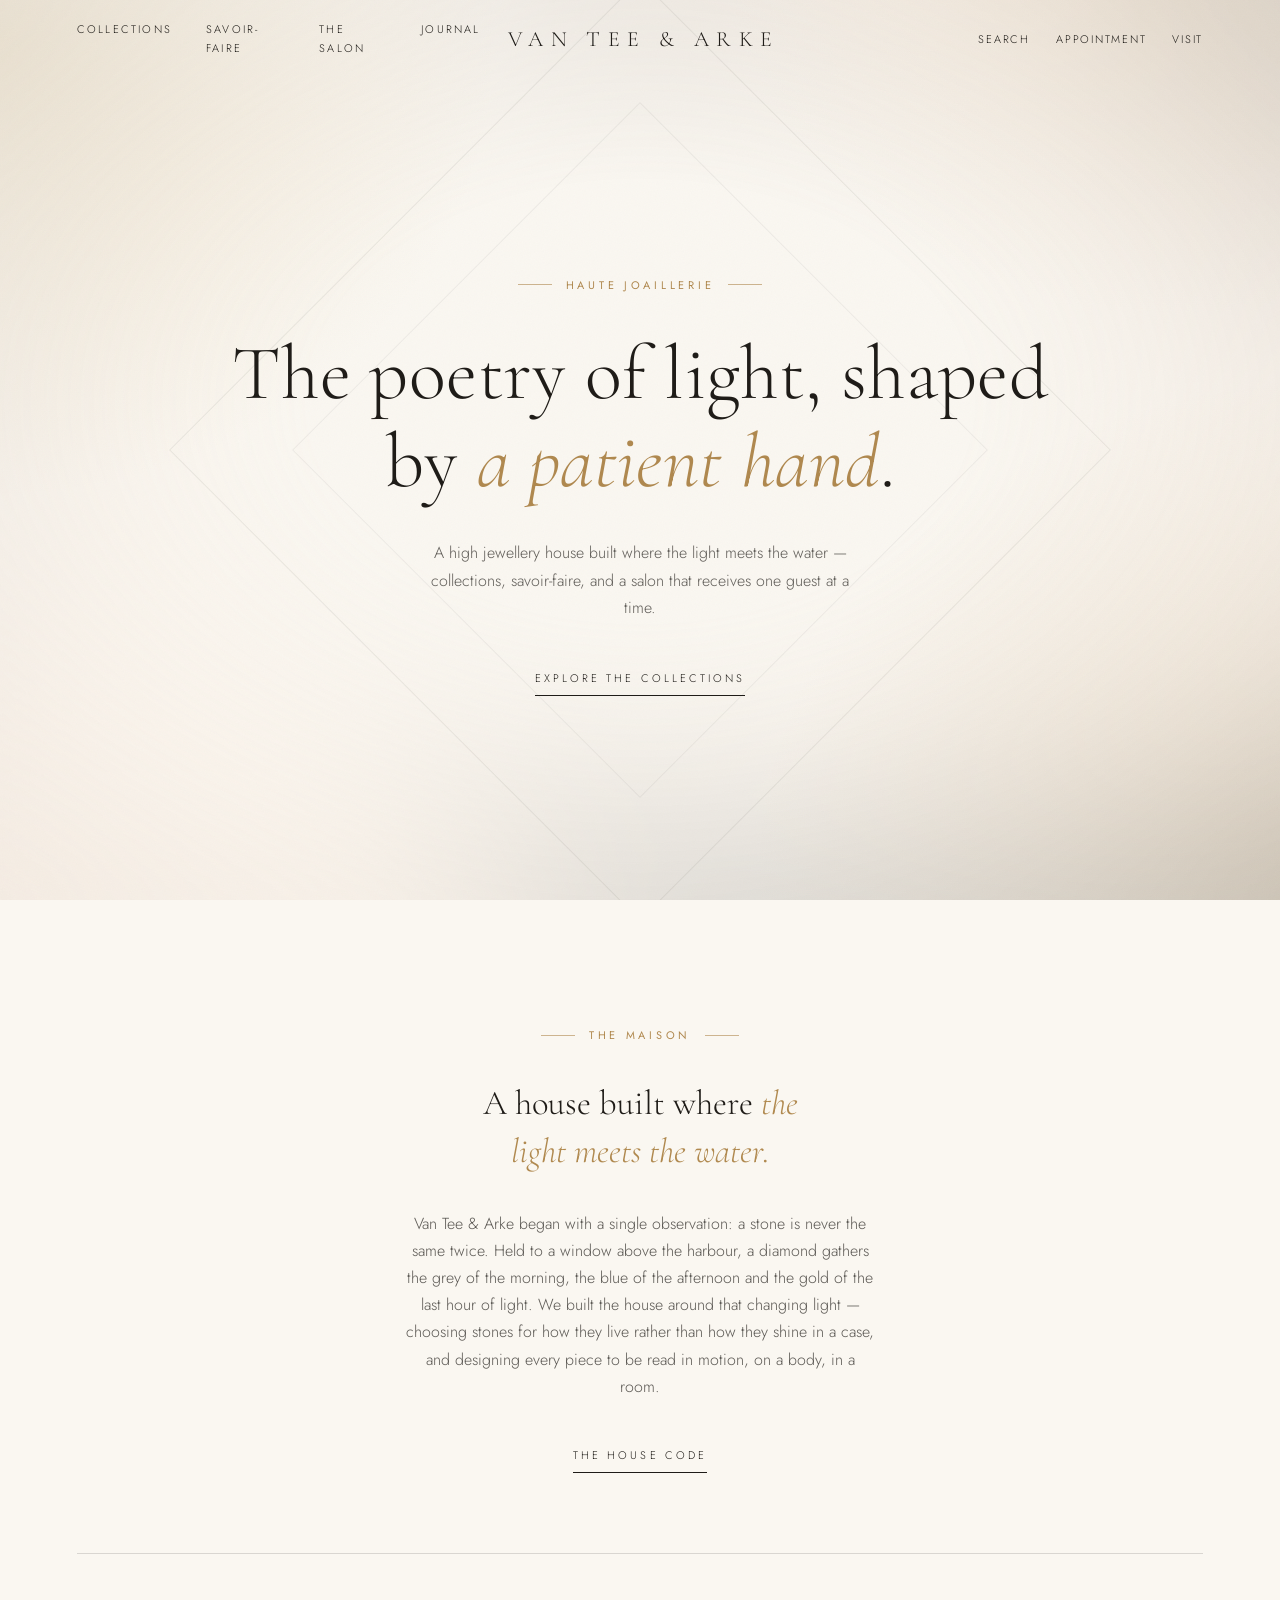
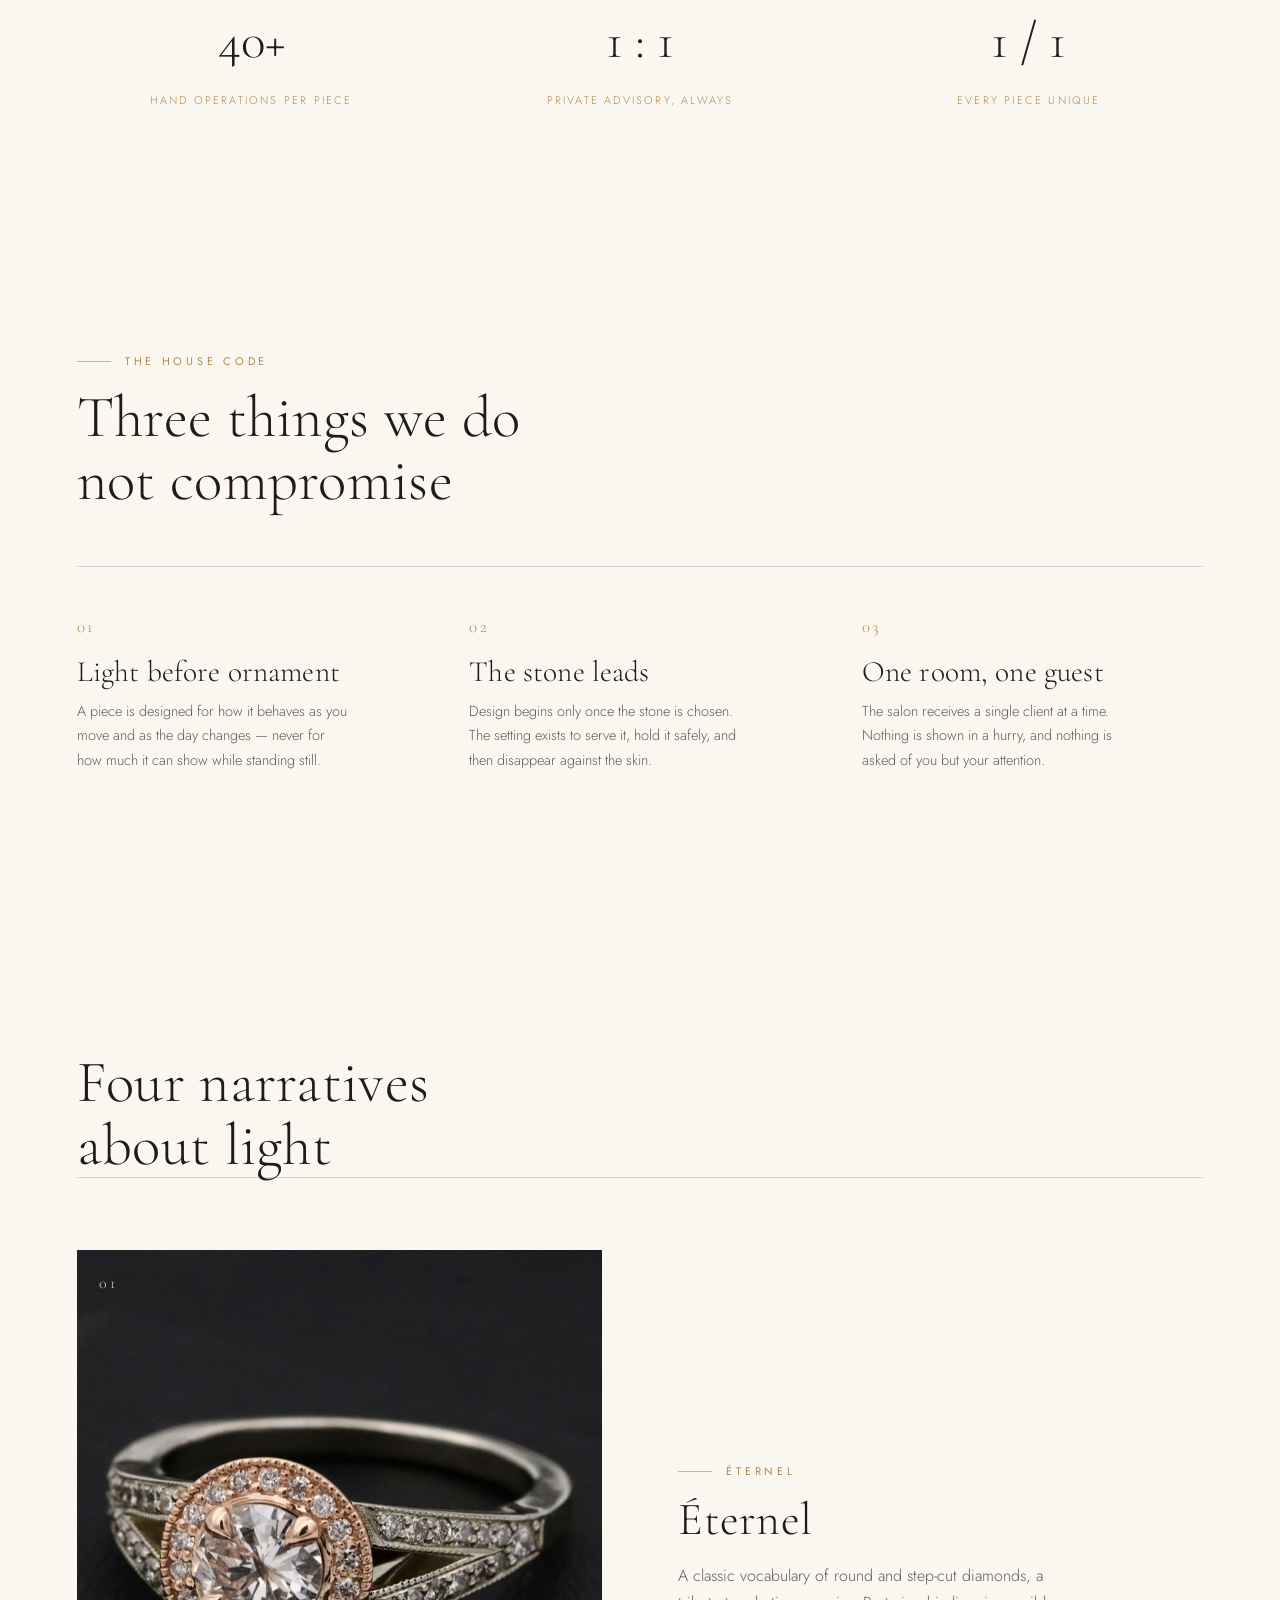
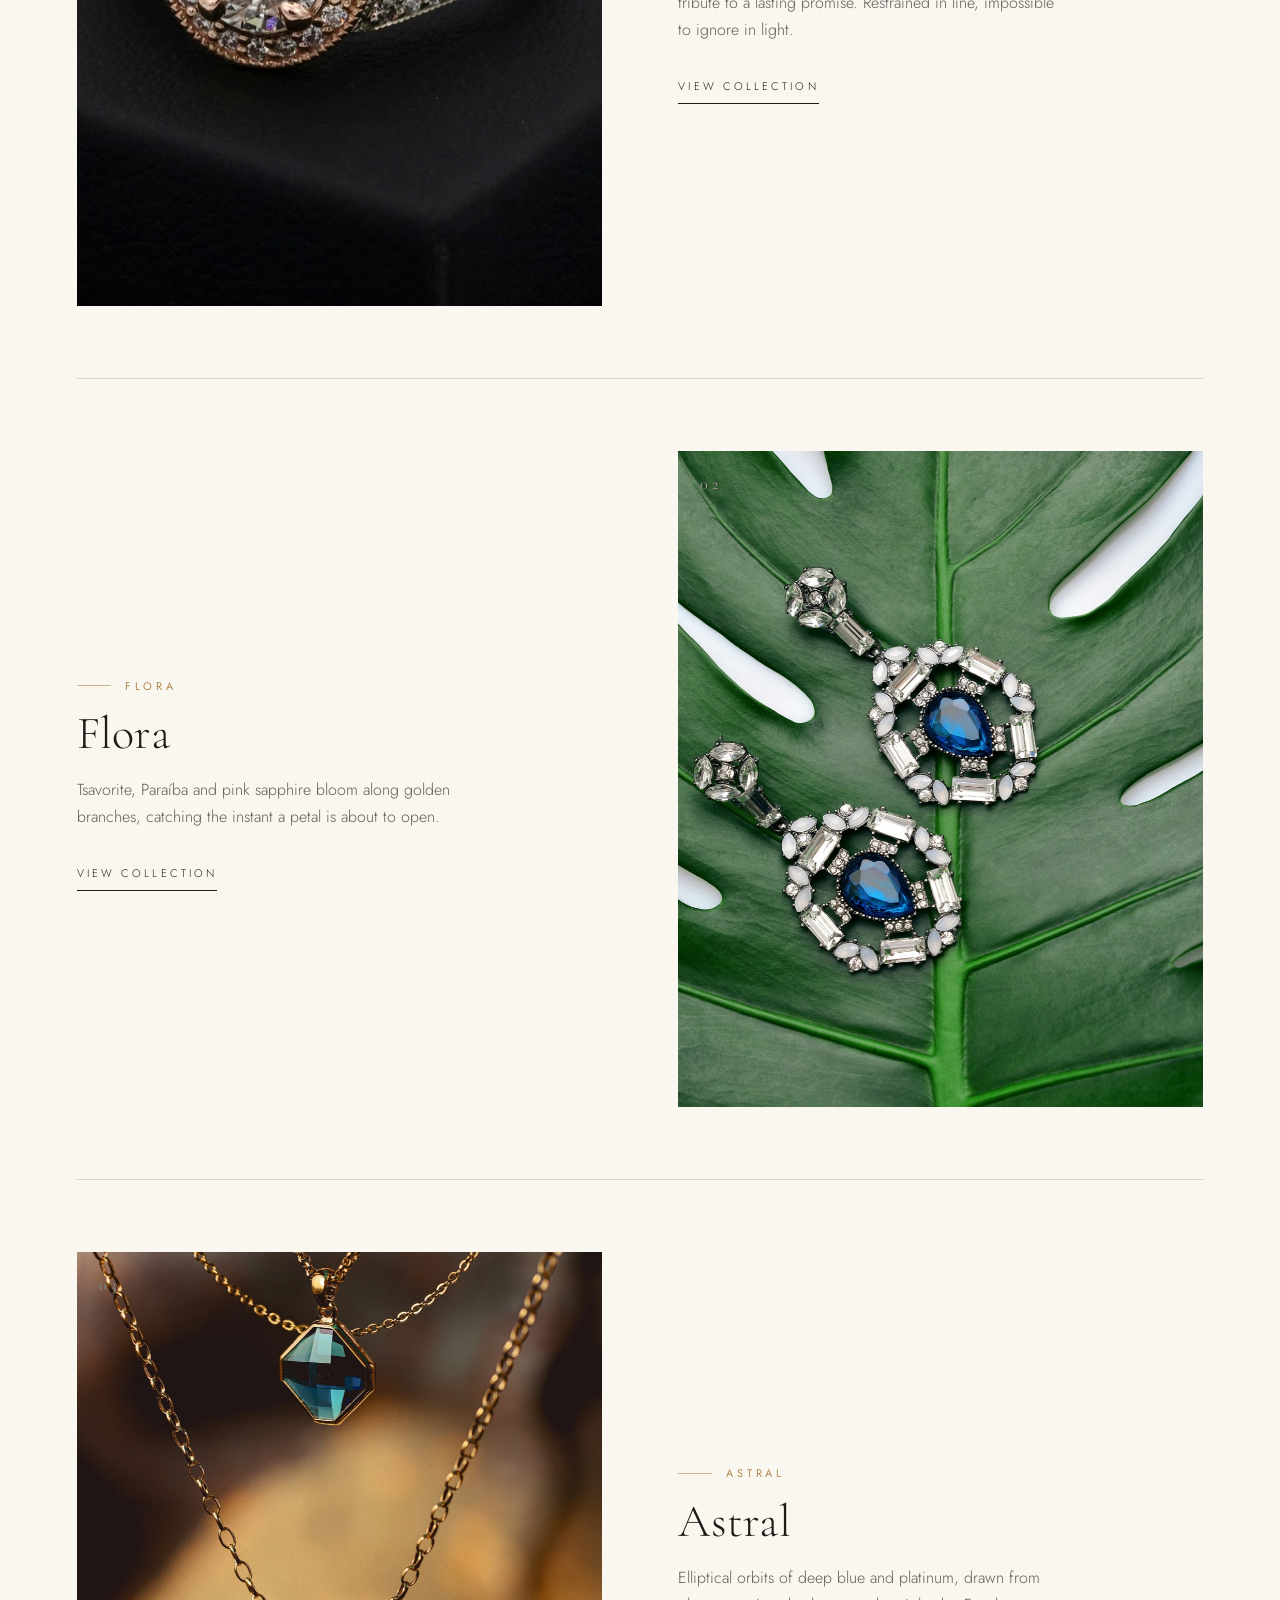
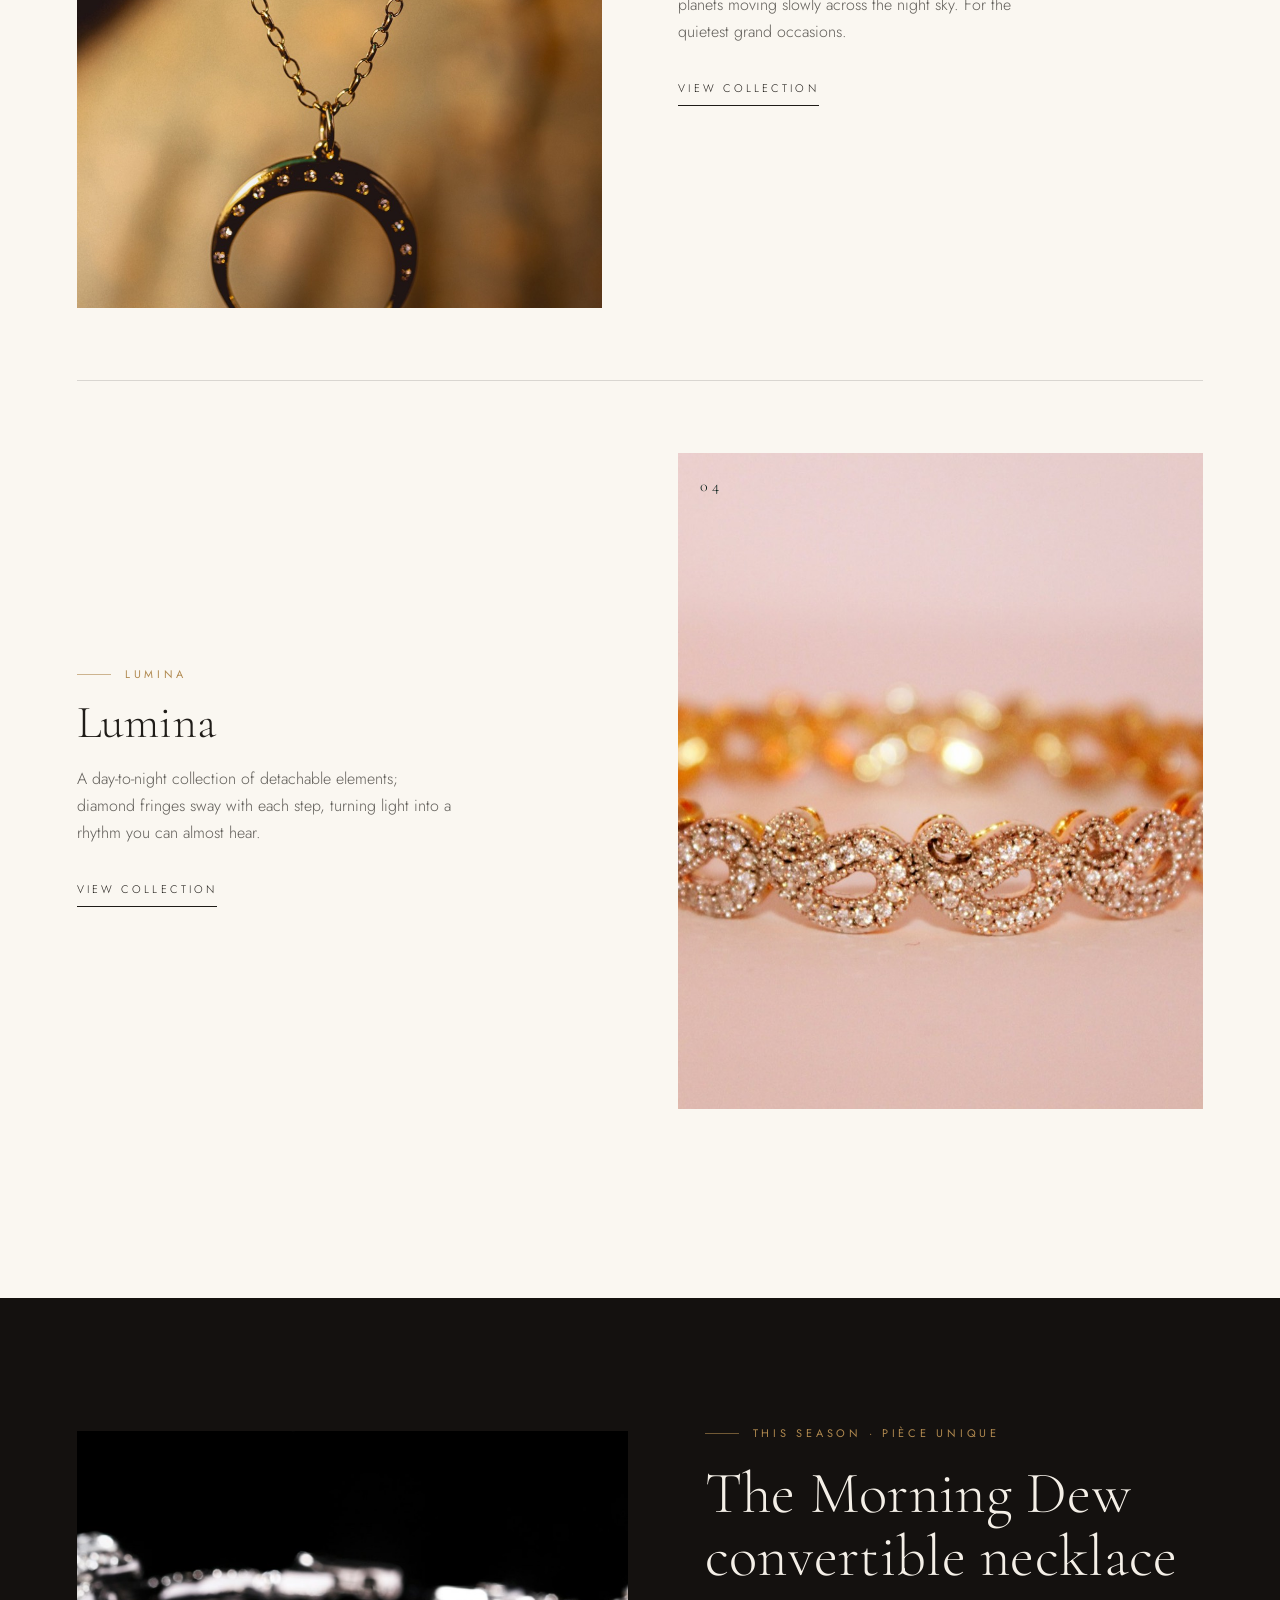
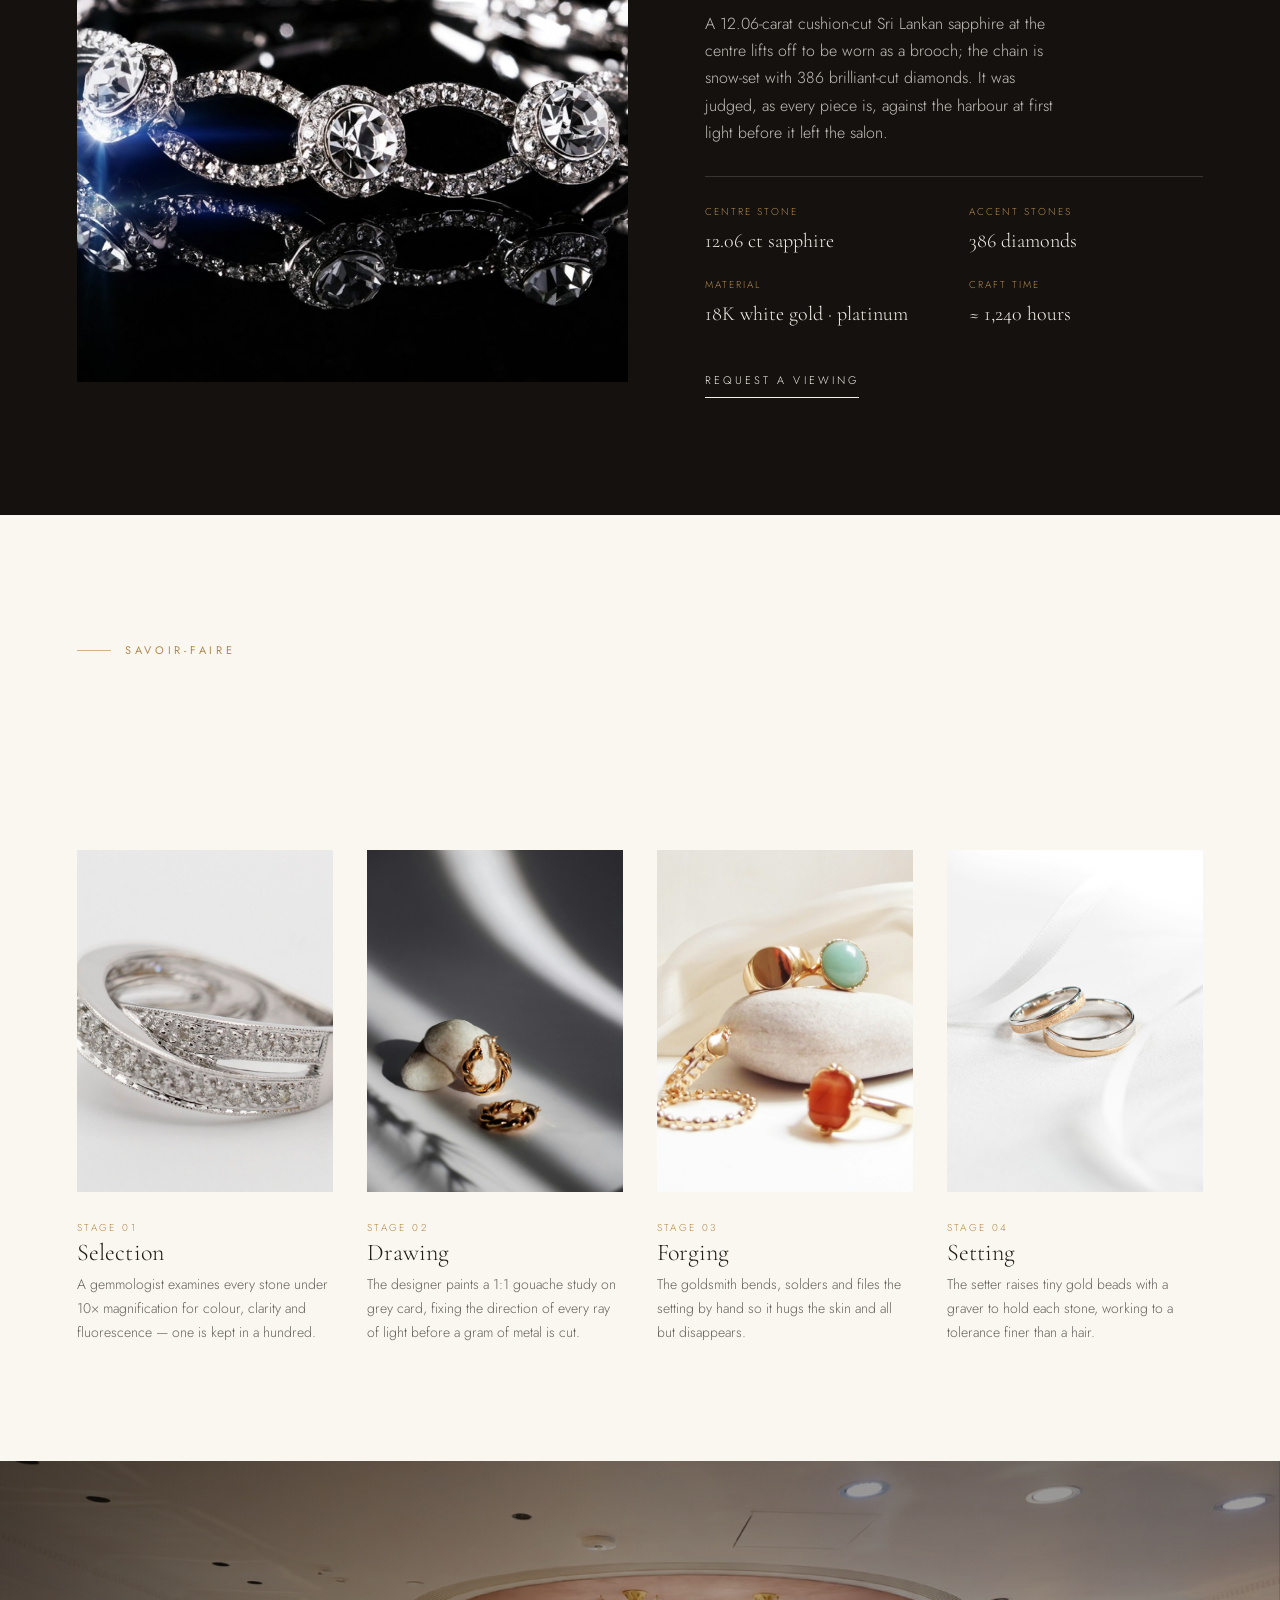
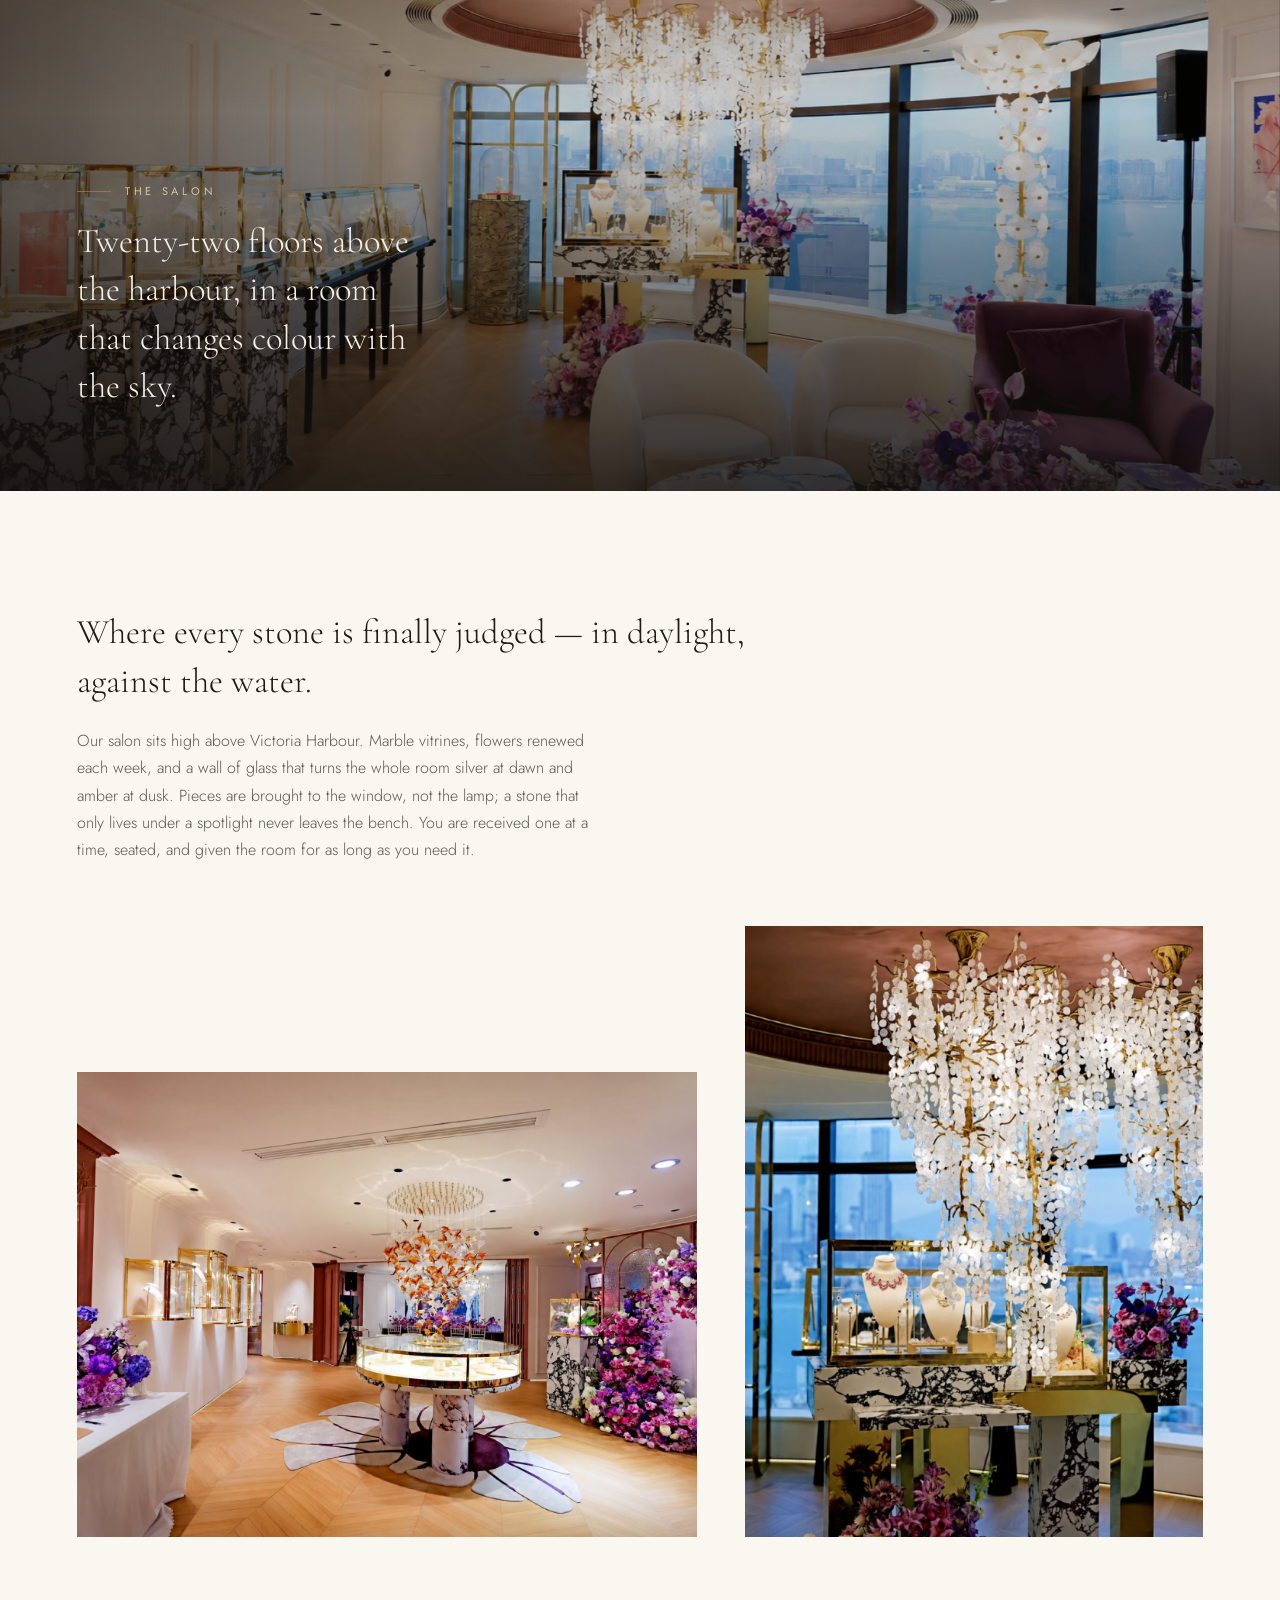
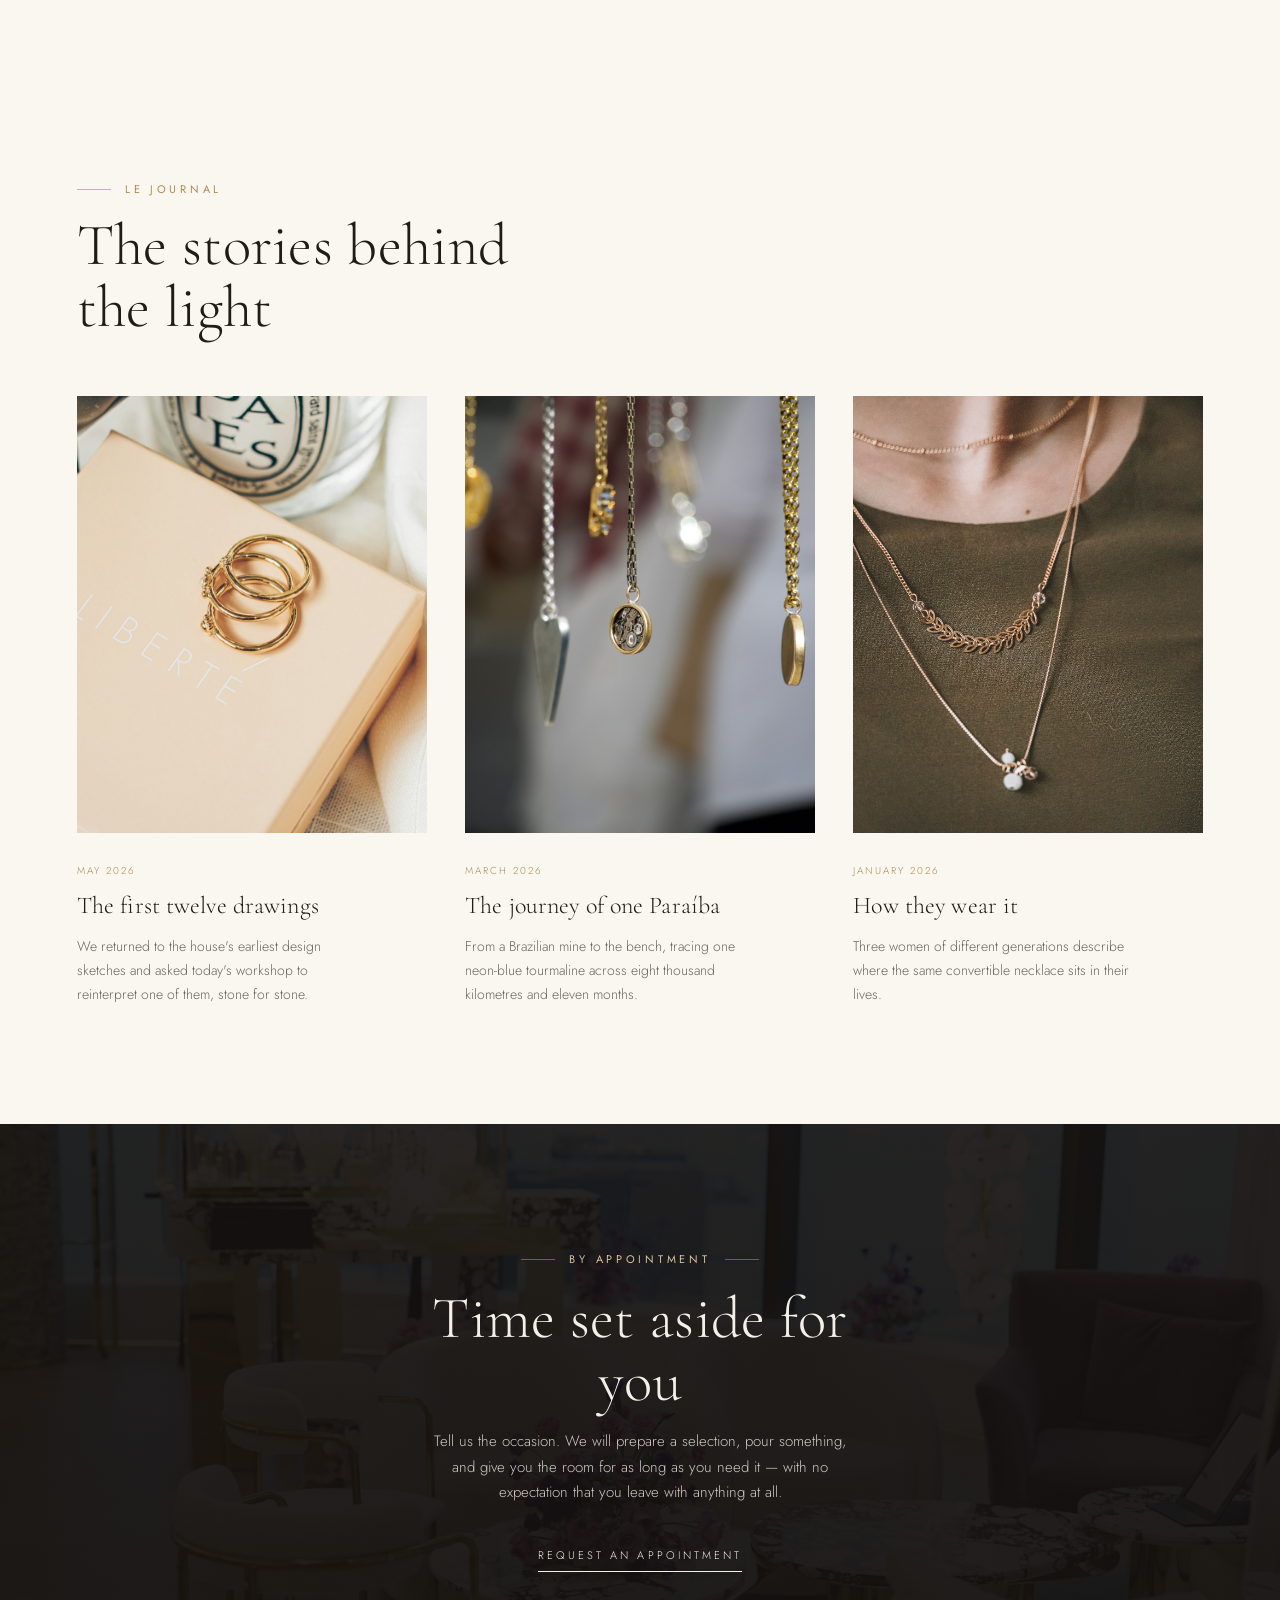
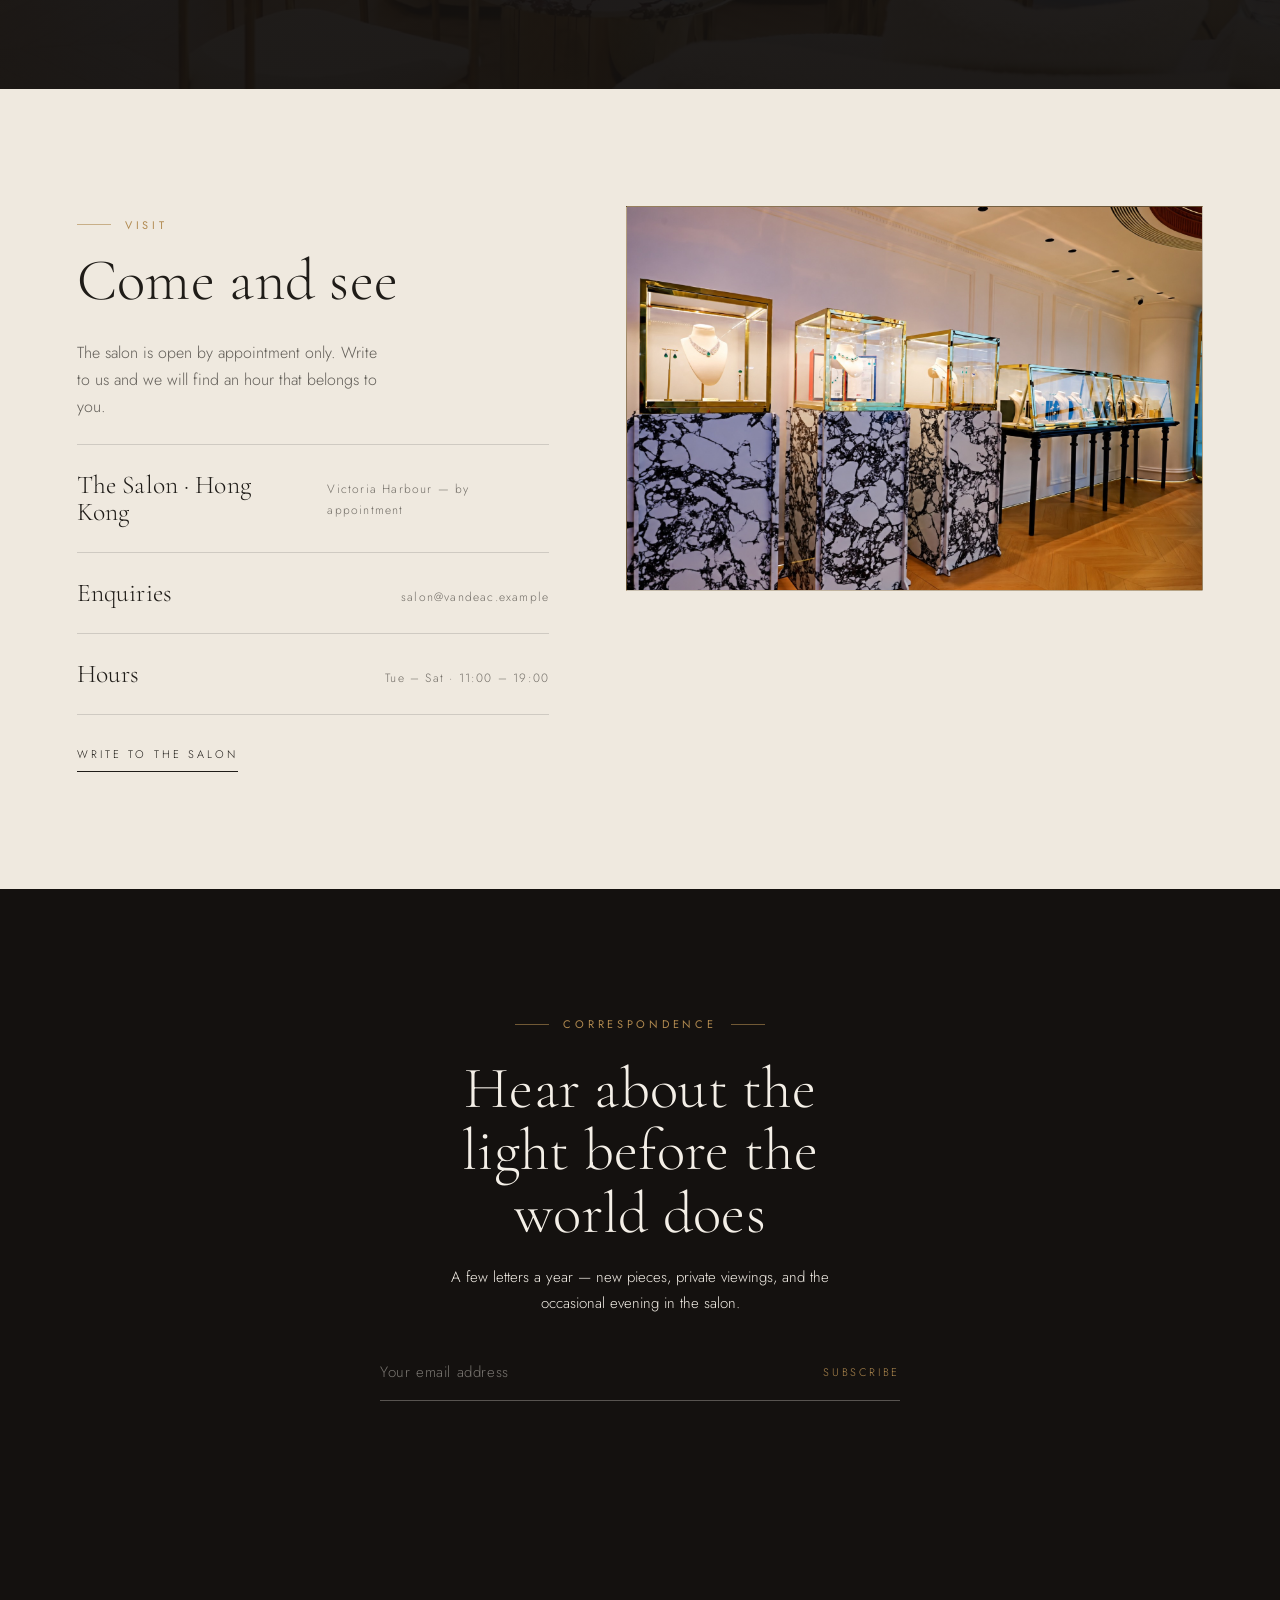
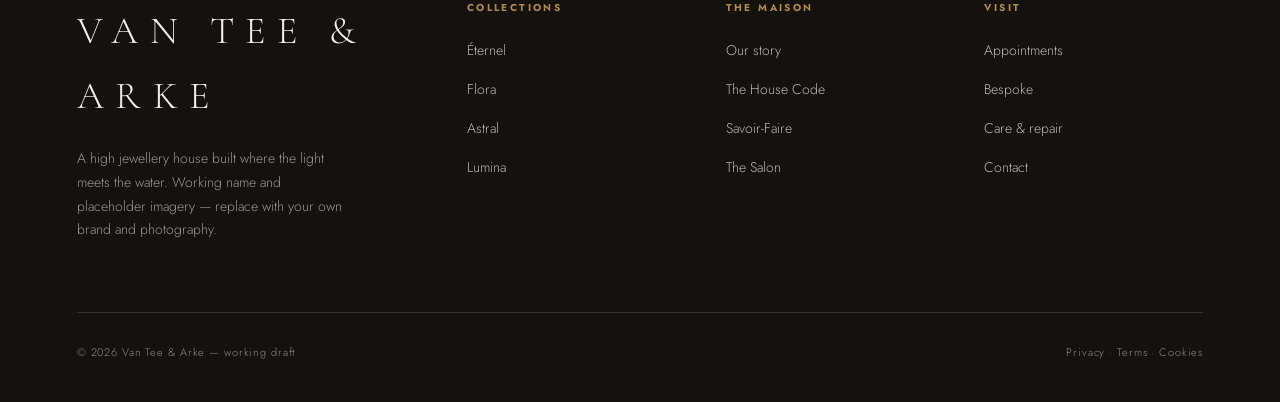
==== share.html @ eb1fddc2 "First website version" ====
<!DOCTYPE html>
<html lang="en" class="no-js">
<head>
<meta charset="UTF-8" />
<meta name="viewport" content="width=device-width, initial-scale=1" />
<title>Van Tee & Arke — Haute Joaillerie</title>
<meta name="description" content="Van Tee & Arke — a high jewellery house built where the light meets the water. Collections, savoir-faire, and a salon that receives one guest at a time." />

<link rel="preconnect" href="https://fonts.googleapis.com" />
<link rel="preconnect" href="https://fonts.gstatic.com" crossorigin />
<link href="https://fonts.googleapis.com/css2?family=Cormorant+Garamond:ital,wght@0,300;0,400;0,500;1,300;1,400&family=Jost:wght@300;400;500&display=swap" rel="stylesheet" />

<style>
/* =========================================================
   MAISON VANDÉAC — Haute Joaillerie  (English)
   Display: Cormorant Garamond · Text/UI: Jost
   ========================================================= */

:root{
  --noir:#14110f;
  --ink:#1f1c18;
  --cream:#f4efe7;
  --paper:#faf7f1;
  --paper-2:#efe9df;
  --gold:#b0894f;
  --gold-soft:#cbaa74;
  --gold-line:#d9c39c;
  --line:rgba(20,17,15,.14);
  --line-soft:rgba(20,17,15,.08);

  --font-serif:"Cormorant Garamond",'Times New Roman',serif;
  --font-sans:"Jost",-apple-system,BlinkMacSystemFont,"Segoe UI",Roboto,"Helvetica Neue",Arial,sans-serif;

  --ease:cubic-bezier(.19,1,.22,1);

  --pad-x:clamp(20px,6vw,120px);
  --maxw:1600px;
  --nav-h:78px;
}

*,*::before,*::after{box-sizing:border-box;margin:0;padding:0}
html{-webkit-text-size-adjust:100%}
body{
  font-family:var(--font-sans);
  font-weight:300;
  background:var(--paper);
  color:var(--ink);
  line-height:1.7;
  overflow-x:hidden;
  -webkit-font-smoothing:antialiased;
  text-rendering:optimizeLegibility;
}
img{display:block;max-width:100%;height:auto}
a{color:inherit;text-decoration:none}
button{font:inherit;color:inherit;background:none;border:0;cursor:pointer}
ul{list-style:none}
::selection{background:var(--gold);color:var(--paper)}

body::after{
  content:"";position:fixed;inset:0;z-index:9998;pointer-events:none;
  opacity:.035;mix-blend-mode:multiply;
  background-image:url("data:image/svg+xml,%3Csvg xmlns='http://www.w3.org/2000/svg' width='140' height='140'%3E%3Cfilter id='n'%3E%3CfeTurbulence type='fractalNoise' baseFrequency='.85' numOctaves='2' stitchTiles='stitch'/%3E%3C/filter%3E%3Crect width='100%25' height='100%25' filter='url(%23n)'/%3E%3C/svg%3E");
}

/* ---------- Typography ---------- */
.eyebrow{
  font-family:var(--font-sans);font-weight:400;font-size:11px;
  letter-spacing:.34em;text-transform:uppercase;color:var(--gold);
  display:inline-flex;align-items:center;gap:14px;
}
.eyebrow::before{content:"";width:34px;height:1px;background:var(--gold);opacity:.6}
.eyebrow--center::after{content:"";width:34px;height:1px;background:var(--gold);opacity:.6}

h1,h2,h3,h4{font-family:var(--font-serif);font-weight:400;line-height:1.06;letter-spacing:.005em}
.display{font-size:clamp(2.9rem,8vw,8rem);font-weight:300}
.h-section{font-size:clamp(2.1rem,4.6vw,4.2rem);font-weight:300}
.serif-lead{font-family:var(--font-serif);font-size:clamp(1.5rem,2.7vw,2.5rem);font-weight:300;line-height:1.4}
em,.i{font-style:italic}
.gold{color:var(--gold)}

.btn-line{
  --c:var(--ink);position:relative;display:inline-block;
  font-size:11px;letter-spacing:.28em;text-transform:uppercase;padding-bottom:8px;color:var(--c);
}
.btn-line::after{content:"";position:absolute;left:0;bottom:0;width:100%;height:1px;background:var(--c);transform-origin:right;transition:transform .6s var(--ease)}
.btn-line:hover::after{transform:scaleX(0)}
.btn-line::before{content:"";position:absolute;left:0;bottom:0;width:100%;height:1px;background:var(--gold);transform:scaleX(0);transform-origin:left;transition:transform .6s var(--ease) .05s}
.btn-line:hover::before{transform:scaleX(1)}
.btn-line--light{--c:var(--cream)}

/* ---------- Layout ---------- */
section{position:relative}
.wrap{width:100%;max-width:var(--maxw);margin-inline:auto;padding-inline:var(--pad-x)}
.pad-y{padding-block:clamp(90px,13vh,190px)}

/* ---------- Custom cursor ---------- */
.cursor,.cursor-follow{position:fixed;top:0;left:0;z-index:9999;pointer-events:none;border-radius:50%;mix-blend-mode:difference;will-change:transform}
.cursor{width:6px;height:6px;background:#fff;transform:translate(-50%,-50%)}
.cursor-follow{width:40px;height:40px;border:1px solid rgba(255,255,255,.6);transform:translate(-50%,-50%);transition:width .35s var(--ease),height .35s var(--ease),background .35s var(--ease),border-color .35s var(--ease)}
.cursor-follow.is-hover{width:66px;height:66px;background:rgba(255,255,255,.14);border-color:transparent}
@media (hover:none),(pointer:coarse){.cursor,.cursor-follow{display:none}}

/* ---------- Preloader ---------- */
.loader{position:fixed;inset:0;z-index:10000;background:var(--noir);display:grid;place-items:center;transition:transform 1s var(--ease) .2s}
.loader.is-done{transform:translateY(-100%)}
.loader__mark{overflow:hidden;color:var(--cream);font-family:var(--font-serif);font-size:clamp(1.4rem,3vw,2.2rem);letter-spacing:.42em;text-transform:uppercase;padding-left:.42em}
.loader__mark span{display:inline-block;transform:translateY(110%);animation:loadLetter .9s var(--ease) forwards}
.loader__bar{margin-top:26px;width:min(240px,54vw);height:1px;background:rgba(244,239,231,.2);position:relative;overflow:hidden}
.loader__bar::after{content:"";position:absolute;inset:0;background:var(--gold);transform:translateX(-100%);animation:loadBar 1.4s var(--ease) .2s forwards}
@keyframes loadLetter{to{transform:translateY(0)}}
@keyframes loadBar{to{transform:translateX(0)}}

/* ---------- Nav ---------- */
.nav{position:fixed;top:0;left:0;width:100%;z-index:900;height:var(--nav-h);display:flex;align-items:center;color:var(--ink);transition:background .5s var(--ease),color .5s var(--ease),box-shadow .5s var(--ease),height .5s var(--ease),transform .5s var(--ease)}
.nav__inner{width:100%;max-width:var(--maxw);margin-inline:auto;padding-inline:var(--pad-x);display:grid;grid-template-columns:1fr auto 1fr;align-items:center;gap:20px}
.nav.is-solid{background:var(--paper);color:var(--ink);box-shadow:0 1px 0 var(--line-soft);height:64px}
.nav.is-hidden{transform:translateY(-100%)}
.nav__menu{display:flex;gap:34px}
.nav__menu a{position:relative;font-size:11px;letter-spacing:.2em;text-transform:uppercase;padding:6px 0}
.nav__menu a::after{content:"";position:absolute;left:0;bottom:0;width:100%;height:1px;background:currentColor;transform:scaleX(0);transform-origin:left;transition:transform .5s var(--ease)}
.nav__menu a:hover::after{transform:scaleX(1)}
.nav__brand{justify-self:center;font-family:var(--font-serif);font-size:clamp(1.05rem,1.7vw,1.5rem);letter-spacing:.34em;text-transform:uppercase;padding-left:.34em;white-space:nowrap}
.nav__actions{justify-self:end;display:flex;gap:26px;align-items:center}
.nav__actions button,.nav__actions a{font-size:11px;letter-spacing:.16em;text-transform:uppercase}
.nav__burger{display:none}

.menu-overlay{position:fixed;inset:0;z-index:895;background:var(--noir);color:var(--cream);padding:calc(var(--nav-h) + 30px) var(--pad-x) 60px;display:flex;flex-direction:column;justify-content:center;gap:6px;clip-path:inset(0 0 100% 0);transition:clip-path .8s var(--ease)}
.menu-overlay.is-open{clip-path:inset(0 0 0 0)}
.menu-overlay a{font-family:var(--font-serif);font-size:clamp(2rem,9vw,3.4rem);font-weight:300;padding:10px 0;border-bottom:1px solid rgba(244,239,231,.12)}
.menu-overlay a small{font-family:var(--font-sans);font-size:11px;letter-spacing:.2em;color:var(--gold);margin-right:16px}

/* ---------- Hero (minimal, ambient background) ---------- */
.hero{
  min-height:100vh;min-height:100svh;
  display:flex;align-items:center;justify-content:center;
  text-align:center;position:relative;overflow:hidden;
  background:var(--paper);color:var(--ink);
  padding:calc(var(--nav-h) + 48px) var(--pad-x) 64px;
}
.hero::before{content:none}

/* soft champagne glow, slowly drifting */
.hero__aura{
  position:absolute;inset:-25%;z-index:0;pointer-events:none;
  background:
    radial-gradient(38% 48% at 16% 20%,rgba(198,168,106,.20),transparent 70%),
    radial-gradient(42% 52% at 86% 82%,rgba(176,137,79,.16),transparent 72%),
    radial-gradient(34% 40% at 78% 12%,rgba(217,195,156,.18),transparent 70%);
  animation:aura 26s ease-in-out infinite alternate;
}
@keyframes aura{to{transform:translate3d(2.5%,-2%,0) scale(1.08)}}

/* blurred jewellery image → ambient colour only at the edges */
.hero__wash{
  position:absolute;inset:0;z-index:0;pointer-events:none;
  background:url("[data-uri]") center/cover no-repeat;
  filter:blur(90px) saturate(.75) brightness(1.1);
  transform:scale(1.35);
  opacity:.22;
  -webkit-mask:radial-gradient(72% 68% at 50% 46%,transparent 26%,#000 80%);
  mask:radial-gradient(72% 68% at 50% 46%,transparent 26%,#000 80%);
}

/* faint faceted-diamond geometry behind the text */
.hero__gem{
  position:absolute;left:50%;top:50%;z-index:0;pointer-events:none;
  width:min(74vh,860px);aspect-ratio:1;
  transform:translate(-50%,-50%) rotate(45deg);
  border:1px solid rgba(31,28,24,.07);
}
.hero__gem::after{content:"";position:absolute;inset:13%;border:1px solid rgba(31,28,24,.05)}

.hero__inner{position:relative;z-index:2;width:100%;max-width:840px;min-width:0}
@media (prefers-reduced-motion:reduce){.hero__aura{animation:none}}
.hero .eyebrow{margin-bottom:36px;opacity:0;transform:translateY(16px);transition:opacity .9s var(--ease),transform .9s var(--ease)}
.hero__title{
  font-size:clamp(2.6rem,6vw,5.4rem);font-weight:300;line-height:1.14;
  margin-bottom:34px;
  opacity:0;transform:translateY(20px);transition:opacity 1s var(--ease) .1s,transform 1s var(--ease) .1s;
}
.hero__lead{
  max-width:50ch;margin:0 auto 42px;
  color:rgba(31,28,24,.7);font-size:16px;
  opacity:0;transform:translateY(16px);transition:opacity .9s var(--ease) .25s,transform .9s var(--ease) .25s;
}
.hero__cta{opacity:0;transition:opacity .9s var(--ease) .4s}
.is-loaded .hero .eyebrow,.is-loaded .hero__title,.is-loaded .hero__lead,.is-loaded .hero__cta{opacity:1;transform:none}
.no-js .hero .eyebrow,.no-js .hero__title,.no-js .hero__lead,.no-js .hero__cta{opacity:1;transform:none}

/* ---------- Reveal ---------- */
.reveal{opacity:0;transform:translateY(42px);transition:opacity 1s var(--ease),transform 1s var(--ease)}
.reveal.is-in{opacity:1;transform:none}
.reveal[data-d="1"]{transition-delay:.1s}
.reveal[data-d="2"]{transition-delay:.2s}
.reveal[data-d="3"]{transition-delay:.3s}
.no-js .reveal{opacity:1;transform:none}

/* ---------- Maison ---------- */
.maison{text-align:center}
.maison .serif-lead{max-width:20ch;margin:34px auto 0}
.maison__body{max-width:52ch;margin:34px auto 40px;color:rgba(31,28,24,.72)}
.maison__figures{margin-top:80px;display:grid;grid-template-columns:repeat(3,1fr);gap:40px;border-top:1px solid var(--line);padding-top:44px}
.figure__n{font-family:var(--font-serif);font-size:clamp(2.4rem,4vw,3.6rem);font-weight:300}
.figure__l{font-size:11px;letter-spacing:.2em;text-transform:uppercase;color:var(--gold);margin-top:6px}

/* ---------- Collections ---------- */
.collection{display:grid;grid-template-columns:1fr 1fr;align-items:center;gap:clamp(30px,6vw,110px);padding-block:clamp(50px,8vh,110px);border-top:1px solid var(--line)}
.collection:nth-child(even) .collection__media{order:2}
.collection__media{position:relative;overflow:hidden;aspect-ratio:4/5;background:linear-gradient(140deg,#e7ddcb,#cbb389 45%,#7c6440)}
.collection__media img{width:100%;height:100%;object-fit:cover;transform:scale(1.05);transition:transform 1.4s var(--ease)}
.collection:hover .collection__media img{transform:scale(1)}
.collection__index{position:absolute;top:20px;left:22px;font-family:var(--font-serif);font-size:1rem;letter-spacing:.2em;color:var(--cream);z-index:2;mix-blend-mode:difference}
.collection__body h3{font-size:clamp(2rem,3.6vw,3.4rem);font-weight:300;margin:14px 0 18px}
.collection__body p{max-width:42ch;color:rgba(31,28,24,.7);margin-bottom:28px}

/* ---------- Signature ---------- */
.signature{background:var(--noir);color:var(--cream);overflow:hidden}
.signature__grid{display:grid;grid-template-columns:1.05fr .95fr;gap:clamp(30px,6vw,90px);align-items:center}
.signature__media{position:relative;aspect-ratio:1/1;overflow:hidden;background:radial-gradient(80% 80% at 50% 30%,#3a332b,#14110f)}
.signature__media img{width:100%;height:100%;object-fit:cover;will-change:transform}
.signature__body .h-section{margin:20px 0 22px}
.signature__body p{max-width:40ch;opacity:.78;margin-bottom:30px}
.signature__spec{display:grid;grid-template-columns:1fr 1fr;gap:18px 30px;border-top:1px solid rgba(244,239,231,.16);padding-top:26px;margin-bottom:34px}
.signature__spec dt{font-size:10px;letter-spacing:.2em;text-transform:uppercase;color:var(--gold)}
.signature__spec dd{font-family:var(--font-serif);font-size:1.25rem;margin-top:4px}

/* ---------- Savoir-faire ---------- */
.savoir__head{display:flex;justify-content:space-between;align-items:flex-end;gap:30px;flex-wrap:wrap;margin-bottom:50px}
.savoir__scroller{display:grid;grid-template-columns:repeat(4,1fr);gap:clamp(20px,2.6vw,44px)}
.savoir-card__media{aspect-ratio:3/4;overflow:hidden;background:linear-gradient(160deg,#ece2d0,#b99c70 60%,#6f5836);margin-bottom:20px}
.savoir-card__media img{width:100%;height:100%;object-fit:cover;transition:transform 1.2s var(--ease)}
.savoir-card:hover .savoir-card__media img{transform:scale(1.06)}
.savoir-card h4{font-size:1.5rem;font-weight:300;margin-bottom:8px}
.savoir-card p{font-size:14px;color:rgba(31,28,24,.68);max-width:38ch}
.savoir-card__step{font-size:10px;letter-spacing:.24em;text-transform:uppercase;color:var(--gold)}

/* ---------- Journal ---------- */
.journal__grid{display:grid;grid-template-columns:repeat(3,1fr);gap:clamp(24px,3vw,50px)}
.jcard__media{aspect-ratio:4/5;overflow:hidden;background:linear-gradient(150deg,#e6dcc9,#c3a67c 55%,#7a6238);margin-bottom:22px}
.jcard__media img{width:100%;height:100%;object-fit:cover;transition:transform 1.3s var(--ease)}
.jcard:hover .jcard__media img{transform:scale(1.05)}
.jcard__date{font-size:10px;letter-spacing:.2em;text-transform:uppercase;color:var(--gold)}
.jcard h4{font-size:1.5rem;font-weight:300;margin:10px 0 14px;line-height:1.2}
.jcard p{font-size:14px;color:rgba(31,28,24,.66);max-width:36ch}

/* ---------- Boutiques ---------- */
.boutiques{background:var(--paper-2)}
.boutiques__grid{display:grid;grid-template-columns:.9fr 1.1fr;gap:clamp(30px,6vw,90px);align-items:start}
.boutiques__list{border-top:1px solid var(--line)}
.boutique{display:flex;justify-content:space-between;align-items:baseline;gap:20px;padding:26px 0;border-bottom:1px solid var(--line);transition:padding-left .5s var(--ease)}
.boutique:hover{padding-left:16px}
.boutique h4{font-size:1.6rem;font-weight:300}
.boutique span{font-size:12px;letter-spacing:.1em;color:rgba(31,28,24,.6)}
.boutiques__figure{aspect-ratio:3/2;overflow:hidden;background:linear-gradient(160deg,#e7ddcb,#c8ac82 50%,#6f5836);border:1px solid var(--line)}
.boutiques__figure img{width:100%;height:100%;object-fit:cover}

/* ---------- The House Code ---------- */
.creed__grid{display:grid;grid-template-columns:repeat(3,1fr);gap:clamp(28px,4vw,68px);margin-top:54px;border-top:1px solid var(--line);padding-top:46px}
.creed__item .num{font-family:var(--font-serif);font-size:1.05rem;letter-spacing:.14em;color:var(--gold)}
.creed__item h3{font-size:clamp(1.5rem,2.3vw,2rem);font-weight:300;margin:14px 0 12px}
.creed__item p{font-size:14.5px;color:rgba(31,28,24,.7);max-width:34ch}

/* ---------- Full-bleed image band ---------- */
.band{position:relative;min-height:clamp(58vh,70vh,720px);display:flex;align-items:flex-end;overflow:hidden;color:var(--cream);background:var(--noir)}
.band__media{position:absolute;inset:-8% 0 0 0;z-index:0}
.band__media img{width:100%;height:100%;object-fit:cover;opacity:.82;will-change:transform}
.band::after{content:"";position:absolute;inset:0;z-index:1;background:linear-gradient(180deg,rgba(20,17,15,.34),transparent 40%,rgba(20,17,15,.82)),linear-gradient(90deg,rgba(20,17,15,.55),transparent 46%)}
.band__inner{position:relative;z-index:2;width:100%;max-width:var(--maxw);margin-inline:auto;padding:0 var(--pad-x) clamp(44px,9vh,92px);text-shadow:0 2px 30px rgba(0,0,0,.4)}
.band__inner .serif-lead{max-width:22ch;margin-top:16px}

/* ---------- The Salon ---------- */
.salon__intro{max-width:760px}
.salon__pair{display:grid;grid-template-columns:1.15fr .85fr;gap:clamp(20px,4vw,48px);margin-top:clamp(40px,7vh,70px);align-items:end}
.salon__pair .frame{overflow:hidden;background:linear-gradient(150deg,#e7ddcb,#c9ad83 55%,#7c6440)}
.salon__pair .frame img{width:100%;height:100%;object-fit:cover}
.salon__pair .frame:first-child{aspect-ratio:4/3}
.salon__pair .frame:last-child{aspect-ratio:3/4}

/* ---------- Invitation ---------- */
.invite{position:relative;overflow:hidden;color:var(--cream);text-align:center;background:var(--noir)}
.invite__media{position:absolute;inset:0;z-index:0}
.invite__media img{width:100%;height:100%;object-fit:cover;opacity:.3}
.invite::after{content:"";position:absolute;inset:0;z-index:1;background:linear-gradient(rgba(20,17,15,.72),rgba(20,17,15,.84))}
.invite .wrap{position:relative;z-index:2}
.invite .h-section{max-width:18ch;margin:20px auto 16px}
.invite p{opacity:.82;max-width:48ch;margin:0 auto 34px;font-size:15px}

/* ---------- Newsletter ---------- */
.newsletter{background:var(--noir);color:var(--cream);text-align:center}
.newsletter .h-section{max-width:16ch;margin:24px auto 20px}
.newsletter p{opacity:.7;max-width:44ch;margin:0 auto 44px;font-size:15px}
.nl-form{display:flex;gap:20px;max-width:520px;margin-inline:auto;border-bottom:1px solid rgba(244,239,231,.3);padding-bottom:14px}
.nl-form input{flex:1;background:none;border:0;color:var(--cream);font:inherit;font-size:15px;letter-spacing:.04em}
.nl-form input::placeholder{color:rgba(244,239,231,.45)}
.nl-form input:focus{outline:none}
.nl-form button{font-size:11px;letter-spacing:.24em;text-transform:uppercase;color:var(--gold);white-space:nowrap}

/* ---------- Footer ---------- */
.footer{background:var(--noir);color:var(--cream);padding-top:clamp(60px,9vh,120px)}
.footer__top{display:grid;grid-template-columns:1.6fr repeat(3,1fr);gap:40px;padding-bottom:70px;border-bottom:1px solid rgba(244,239,231,.14)}
.footer__brand{font-family:var(--font-serif);font-size:clamp(1.6rem,3vw,2.4rem);letter-spacing:.3em;text-transform:uppercase}
.footer__brand + p{opacity:.6;max-width:34ch;margin-top:18px;font-size:14px}
.footer h5{font-size:10px;letter-spacing:.24em;text-transform:uppercase;color:var(--gold);margin-bottom:20px}
.footer li{margin-bottom:12px}
.footer li a{font-size:14px;opacity:.75;transition:opacity .3s}
.footer li a:hover{opacity:1}
.footer__bottom{display:flex;justify-content:space-between;gap:20px;flex-wrap:wrap;padding:30px 0 40px;font-size:11px;letter-spacing:.08em;opacity:.55}

/* ---------- Progress ---------- */
.progress{position:fixed;top:0;left:0;height:2px;width:100%;transform:scaleX(0);transform-origin:left;background:var(--gold);z-index:901}

/* ---------- Responsive ---------- */
@media (max-width:1024px){
  .nav__menu{display:none}
  .nav__actions .nav__link-hide{display:none}
  .nav__burger{display:block;font-size:11px;letter-spacing:.2em;text-transform:uppercase}
  .nav__inner{grid-template-columns:auto 1fr auto;column-gap:16px}
  .nav__brand{justify-self:start}
  .nav__actions{gap:16px}
  .signature__grid,.boutiques__grid{grid-template-columns:1fr}
  .savoir__scroller{grid-template-columns:repeat(2,1fr);gap:32px}
  .journal__grid{grid-template-columns:1fr 1fr}
  .footer__top{grid-template-columns:1fr 1fr}
  .creed__grid{grid-template-columns:1fr;gap:0;padding-top:0;border-top:0}
  .creed__item{padding:26px 0;border-top:1px solid var(--line)}
  .creed__item p{max-width:46ch}
  .salon__pair{grid-template-columns:1fr;gap:22px}
  .salon__pair .frame:first-child,.salon__pair .frame:last-child{aspect-ratio:4/3}
  .band{min-height:52vh}
}
@media (max-width:640px){
  :root{--nav-h:64px}
  .nav__brand{font-size:1.05rem;letter-spacing:.22em;padding-left:.22em}
  .hero{min-height:92svh;padding-top:calc(var(--nav-h) + 24px)}
  .hero__title{font-size:clamp(2rem,7.6vw,2.8rem);max-width:none}
  .hero__lead{font-size:15px}
  .hero__gem{width:92vw}
  .eyebrow{font-size:9.5px;letter-spacing:.18em;gap:9px}
  .eyebrow::before,.eyebrow--center::after{width:16px}
  .collection{grid-template-columns:1fr;gap:26px}
  .collection:nth-child(even) .collection__media{order:0}
  .collection__media{aspect-ratio:3/4}
  .savoir__scroller{grid-template-columns:1fr;gap:28px}
  .savoir-card__media{aspect-ratio:16/11}
  .savoir__head{margin-bottom:34px}
  .maison__figures{grid-template-columns:1fr;gap:26px;text-align:left}
  .journal__grid{grid-template-columns:1fr}
  .footer__top{grid-template-columns:1fr}
  .footer__bottom{flex-direction:column;gap:8px}
  .nl-form{flex-direction:column;align-items:flex-start;gap:14px}
  .nl-form button{align-self:flex-end}
  .hero__row p{font-size:14px}
}

@media (prefers-reduced-motion:reduce){
  *,*::before,*::after{animation-duration:.001s!important;transition-duration:.001s!important}
  .reveal,.hero__title .line > span,.hero__meta,.hero .eyebrow{opacity:1!important;transform:none!important}
}

</style>
</head>
<body>

<div class="progress" aria-hidden="true"></div>

<!-- Nav -->
<header class="nav" id="top">
  <div class="nav__inner">
    <nav class="nav__menu" aria-label="Main">
      <a href="#collections">Collections</a>
      <a href="#savoir">Savoir-Faire</a>
      <a href="#salon">The Salon</a>
      <a href="#journal">Journal</a>
    </nav>
    <a href="#top" class="nav__brand">Van Tee & Arke</a>
    <div class="nav__actions">
      <button class="nav__link-hide" type="button">Search</button>
      <a href="#visit" class="nav__link-hide">Appointment</a>
      <a href="#visit" class="nav__link-hide">Visit</a>
      <button class="nav__burger" type="button" aria-expanded="false">Menu</button>
    </div>
  </div>
</header>

<!-- Mobile menu -->
<div class="menu-overlay" aria-hidden="true">
  <a href="#maison"><small>01</small>The Maison</a>
  <a href="#collections"><small>02</small>Collections</a>
  <a href="#savoir"><small>03</small>Savoir-Faire</a>
  <a href="#salon"><small>04</small>The Salon</a>
  <a href="#journal"><small>05</small>Journal</a>
  <a href="#visit"><small>06</small>Visit</a>
</div>

<main>

  <!-- Hero -->
  <section class="hero" id="home">
    <div class="hero__wash" aria-hidden="true"></div>
    <div class="hero__aura" aria-hidden="true"></div>
    <div class="hero__gem" aria-hidden="true"></div>
    <div class="hero__inner">
      <span class="eyebrow eyebrow--center">Haute Joaillerie</span>
      <h1 class="display hero__title">The poetry of light, shaped by <em class="gold">a patient hand</em>.</h1>
      <p class="hero__lead">A high jewellery house built where the light meets the water — collections, savoir-faire, and a salon that receives one guest at a time.</p>
      <a href="#collections" class="btn-line hero__cta">Explore the collections</a>
    </div>
  </section>

  <!-- Maison / origin -->
  <section class="maison pad-y wrap" id="maison">
    <span class="eyebrow eyebrow--center reveal">The Maison</span>
    <p class="serif-lead reveal" data-d="1">A house built where <em class="gold">the light meets the water.</em></p>
    <p class="maison__body reveal" data-d="2">
      Van Tee & Arke began with a single observation: a stone is never the same twice. Held to a window
      above the harbour, a diamond gathers the grey of the morning, the blue of the afternoon and the
      gold of the last hour of light. We built the house around that changing light — choosing stones
      for how they live rather than how they shine in a case, and designing every piece to be read
      in motion, on a body, in a room.
    </p>
    <a href="#creed" class="btn-line reveal" data-d="2">The House Code</a>

    <div class="maison__figures">
      <div class="reveal">
        <div class="figure__n">40+</div>
        <div class="figure__l">hand operations per piece</div>
      </div>
      <div class="reveal" data-d="1">
        <div class="figure__n">1 : 1</div>
        <div class="figure__l">private advisory, always</div>
      </div>
      <div class="reveal" data-d="2">
        <div class="figure__n">1 / 1</div>
        <div class="figure__l">every piece unique</div>
      </div>
    </div>
  </section>

  <!-- The House Code -->
  <section class="creed pad-y wrap" id="creed">
    <span class="eyebrow reveal">The House Code</span>
    <h2 class="h-section reveal" data-d="1" style="margin-top:16px;max-width:16ch;">Three things we do not compromise</h2>

    <div class="creed__grid">
      <div class="creed__item reveal">
        <span class="num">01</span>
        <h3>Light before ornament</h3>
        <p>A piece is designed for how it behaves as you move and as the day changes — never for how much it can show while standing still.</p>
      </div>
      <div class="creed__item reveal" data-d="1">
        <span class="num">02</span>
        <h3>The stone leads</h3>
        <p>Design begins only once the stone is chosen. The setting exists to serve it, hold it safely, and then disappear against the skin.</p>
      </div>
      <div class="creed__item reveal" data-d="2">
        <span class="num">03</span>
        <h3>One room, one guest</h3>
        <p>The salon receives a single client at a time. Nothing is shown in a hurry, and nothing is asked of you but your attention.</p>
      </div>
    </div>
  </section>

  <!-- Collections -->
  <section class="wrap pad-y" id="collections">
    <span class="eyebrow reveal">Collections</span>
    <h2 class="h-section reveal" data-d="1" style="margin-top:18px;max-width:16ch;">Four narratives about light</h2>

    <article class="collection">
      <div class="collection__media">
        <span class="collection__index">01</span>
        <img src="[data-uri]" alt="Éternel collection" />
      </div>
      <div class="collection__body reveal">
        <span class="eyebrow">Éternel</span>
        <h3>Éternel</h3>
        <p>A classic vocabulary of round and step-cut diamonds, a tribute to a lasting promise. Restrained in line, impossible to ignore in light.</p>
        <a href="#" class="btn-line">View collection</a>
      </div>
    </article>

    <article class="collection">
      <div class="collection__media">
        <span class="collection__index">02</span>
        <img src="[data-uri]" alt="Flora collection" />
      </div>
      <div class="collection__body reveal">
        <span class="eyebrow">Flora</span>
        <h3>Flora</h3>
        <p>Tsavorite, Paraíba and pink sapphire bloom along golden branches, catching the instant a petal is about to open.</p>
        <a href="#" class="btn-line">View collection</a>
      </div>
    </article>

    <article class="collection">
      <div class="collection__media">
        <span class="collection__index">03</span>
        <img src="[data-uri]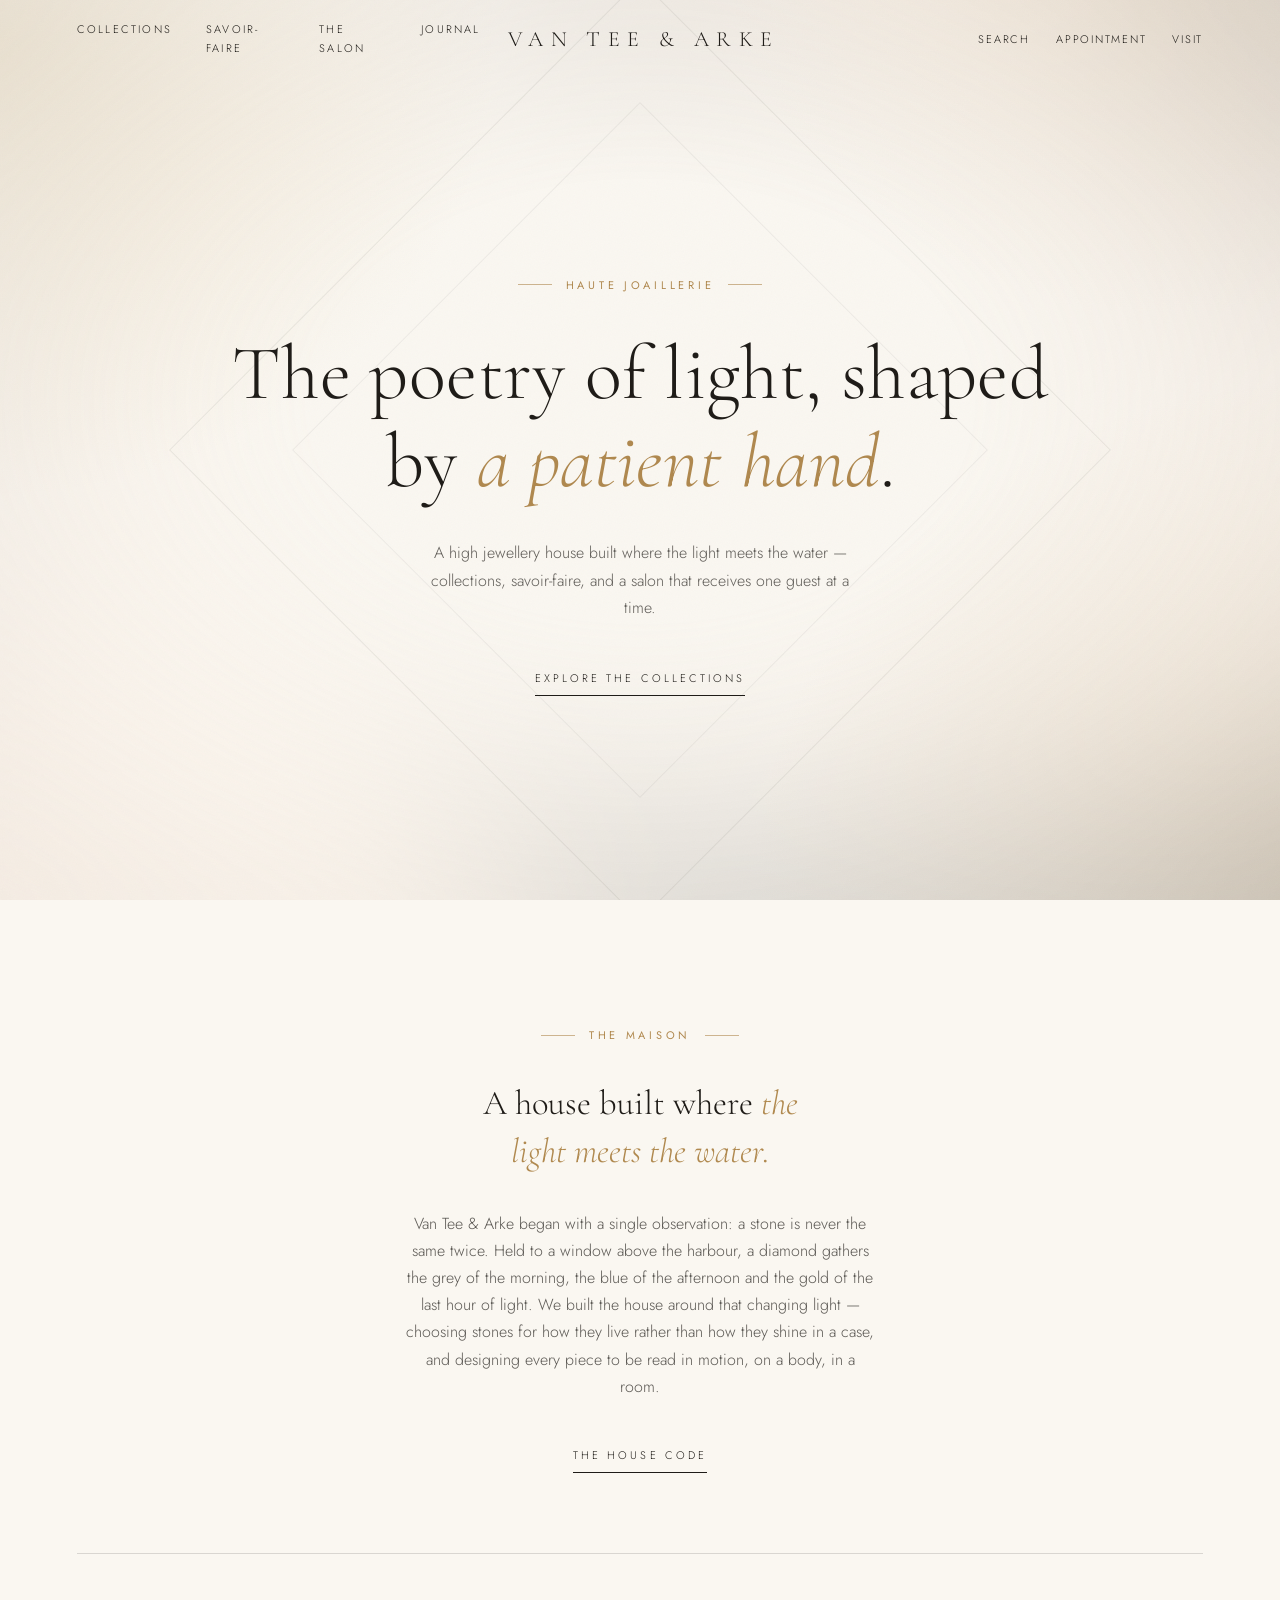
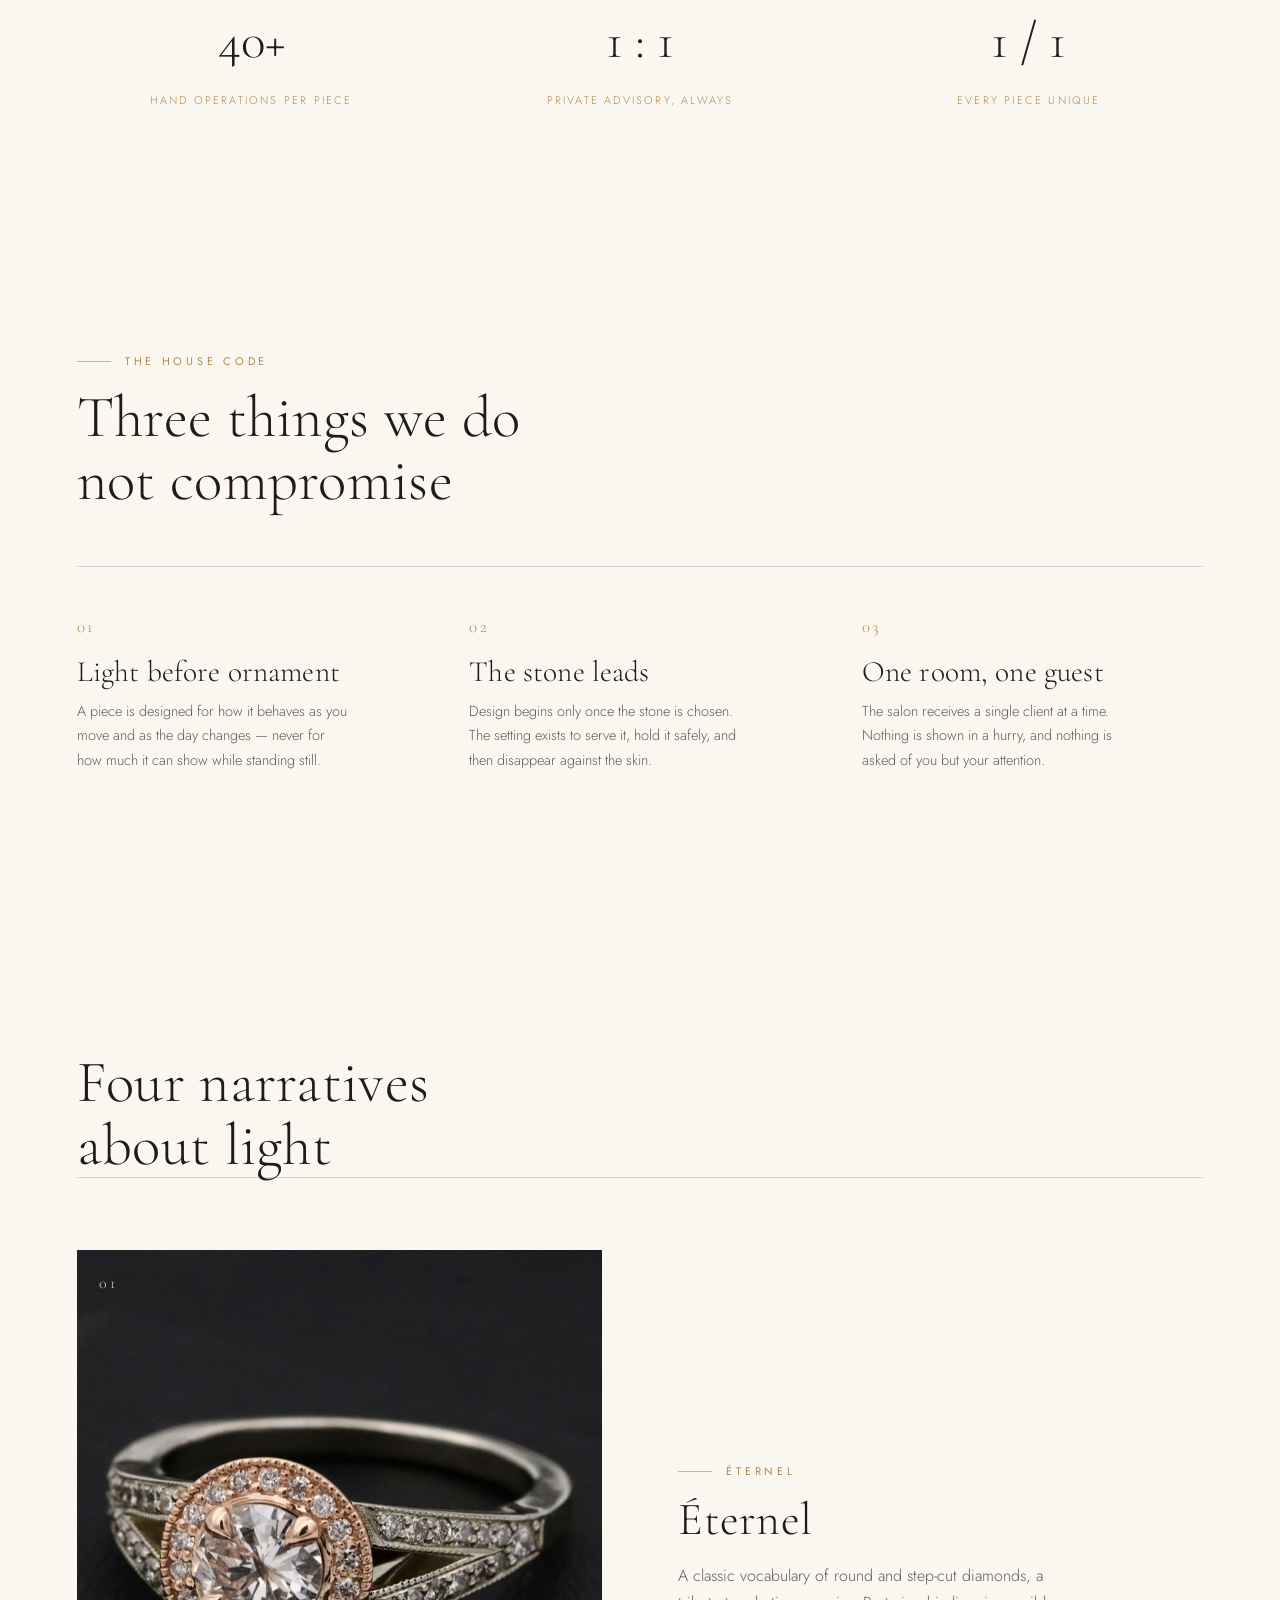
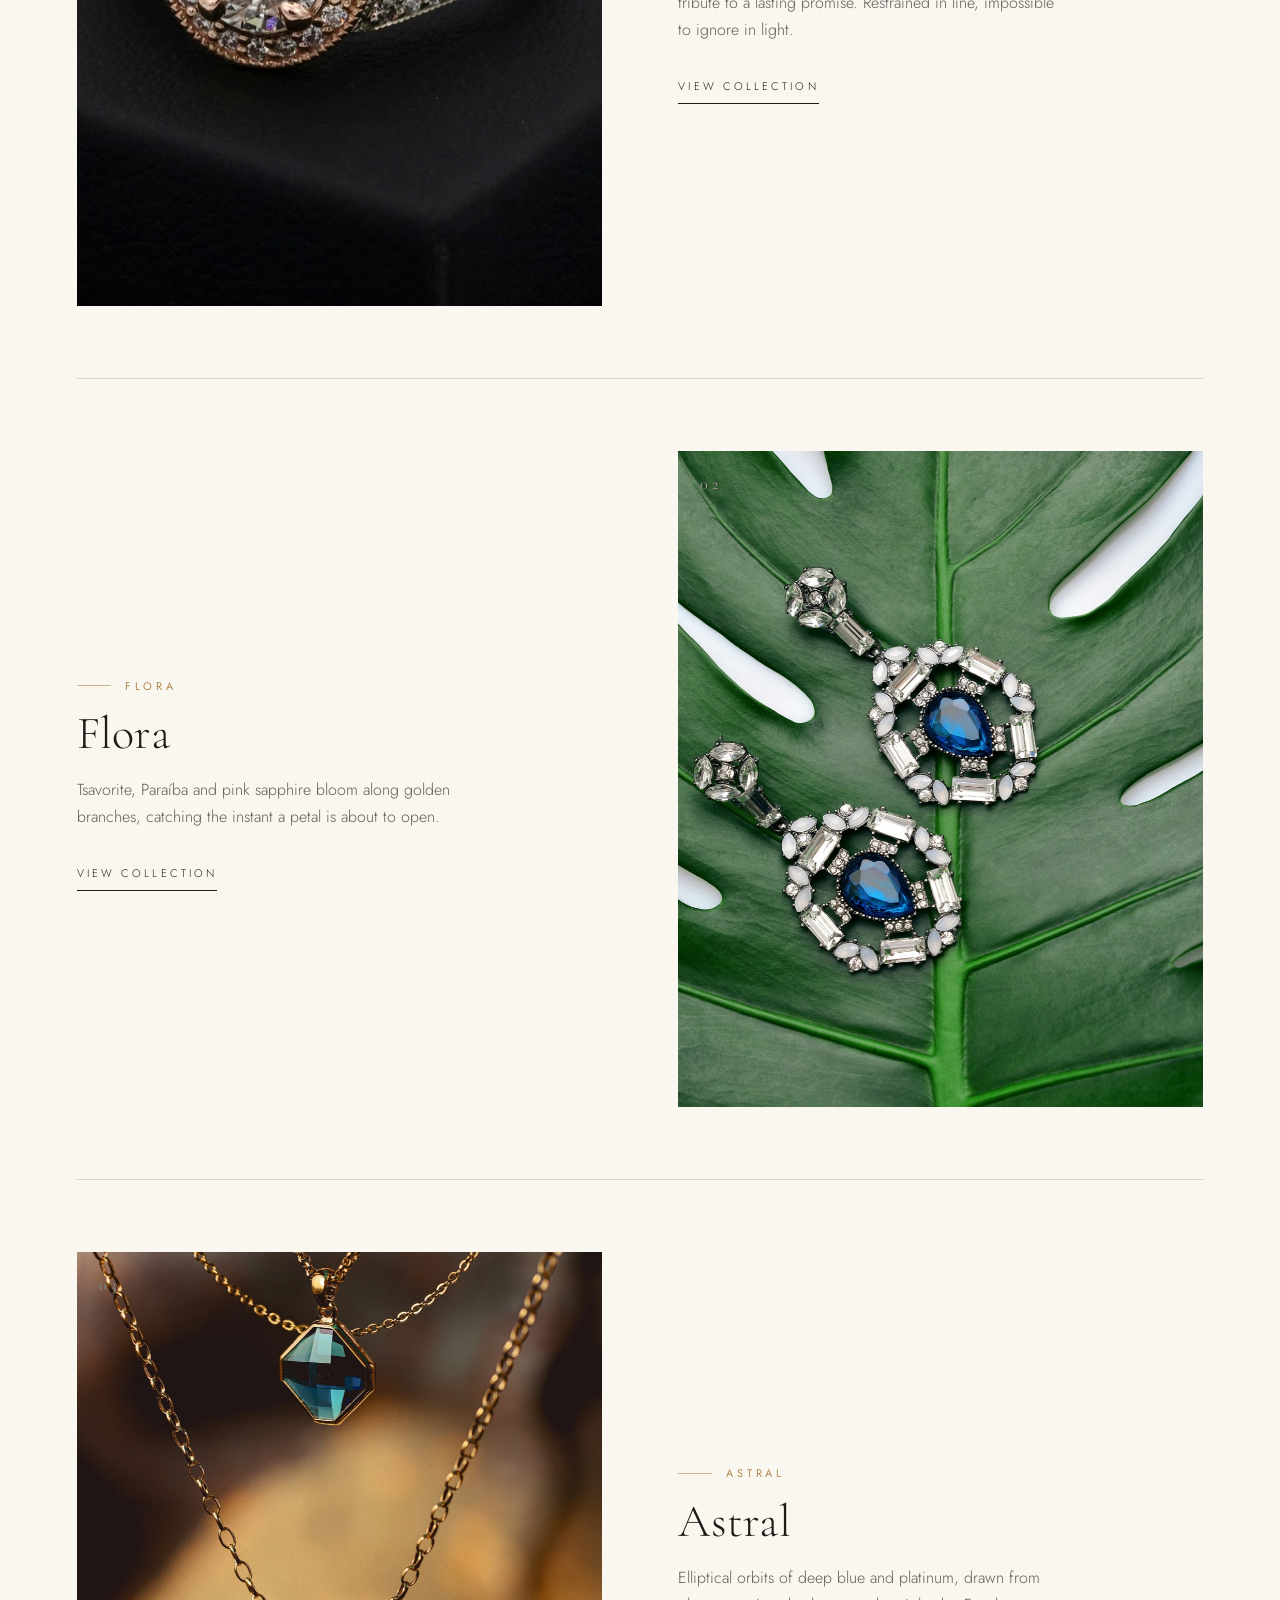
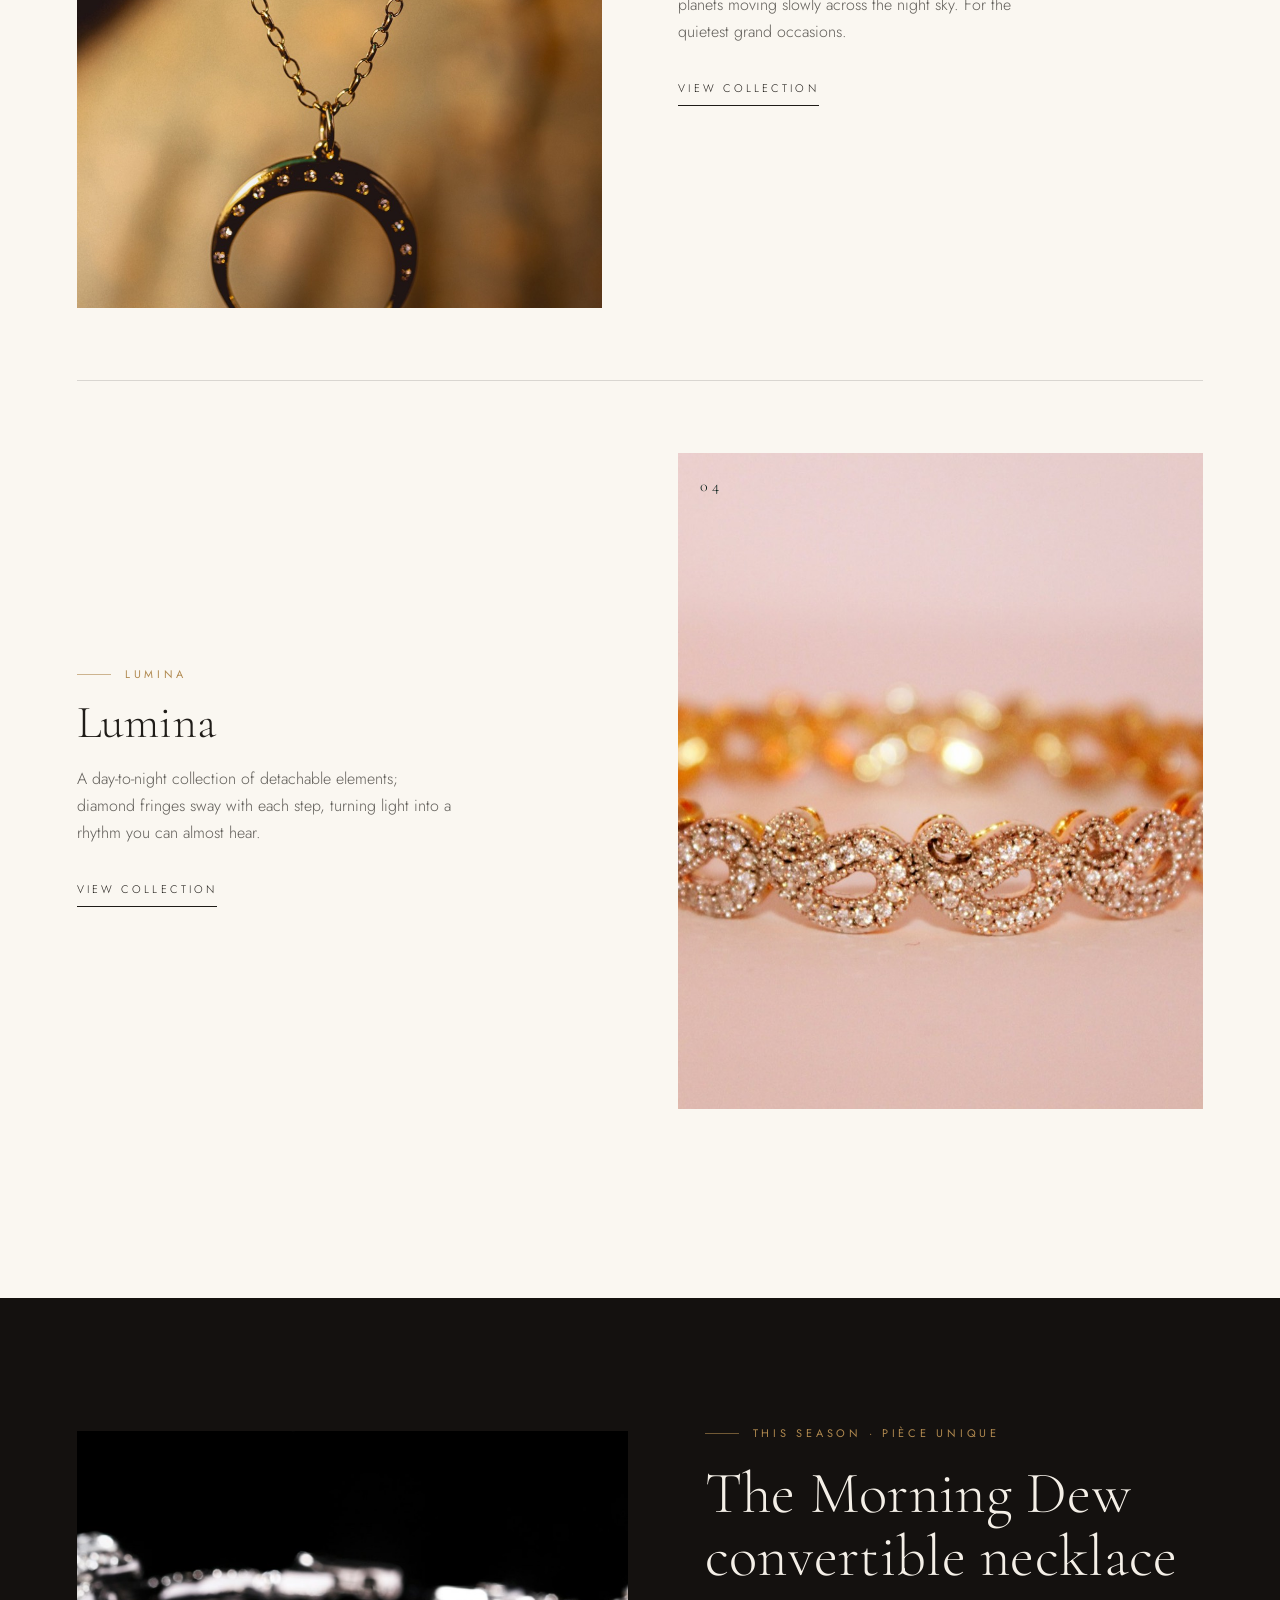
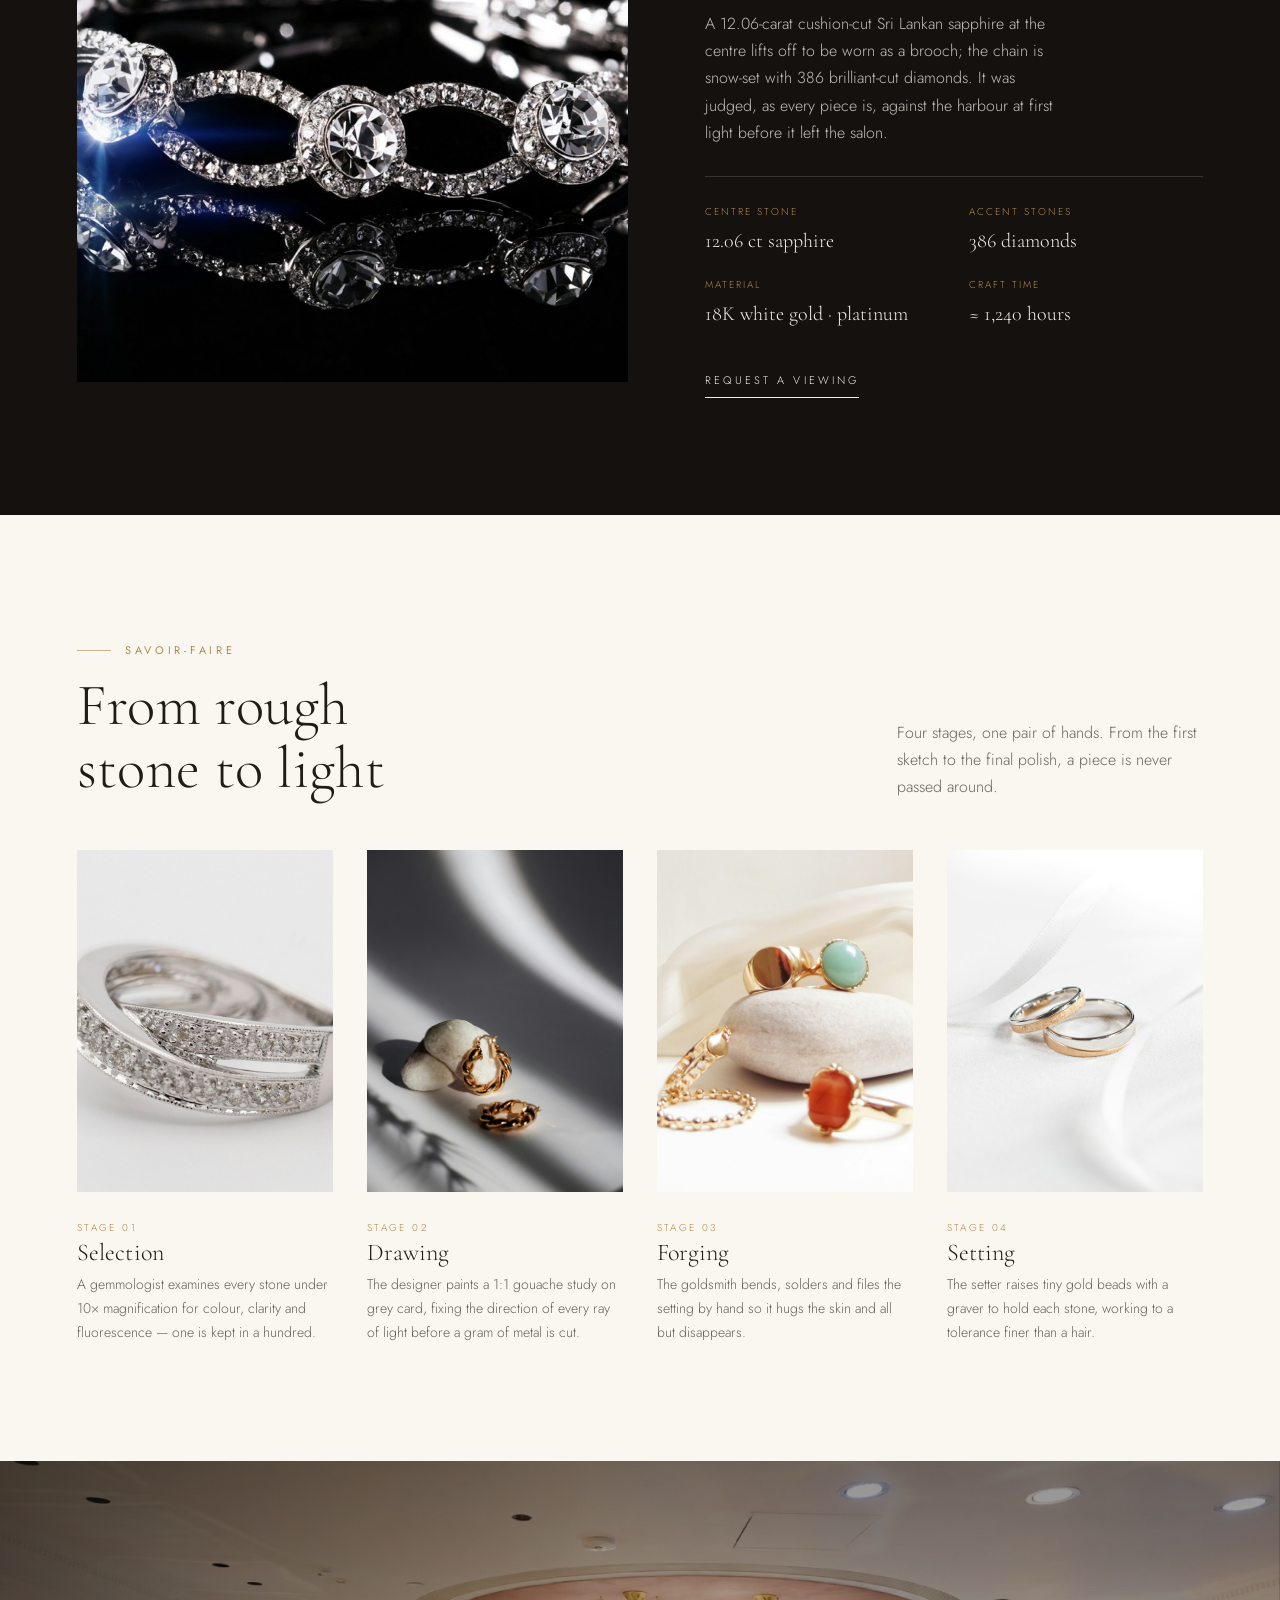
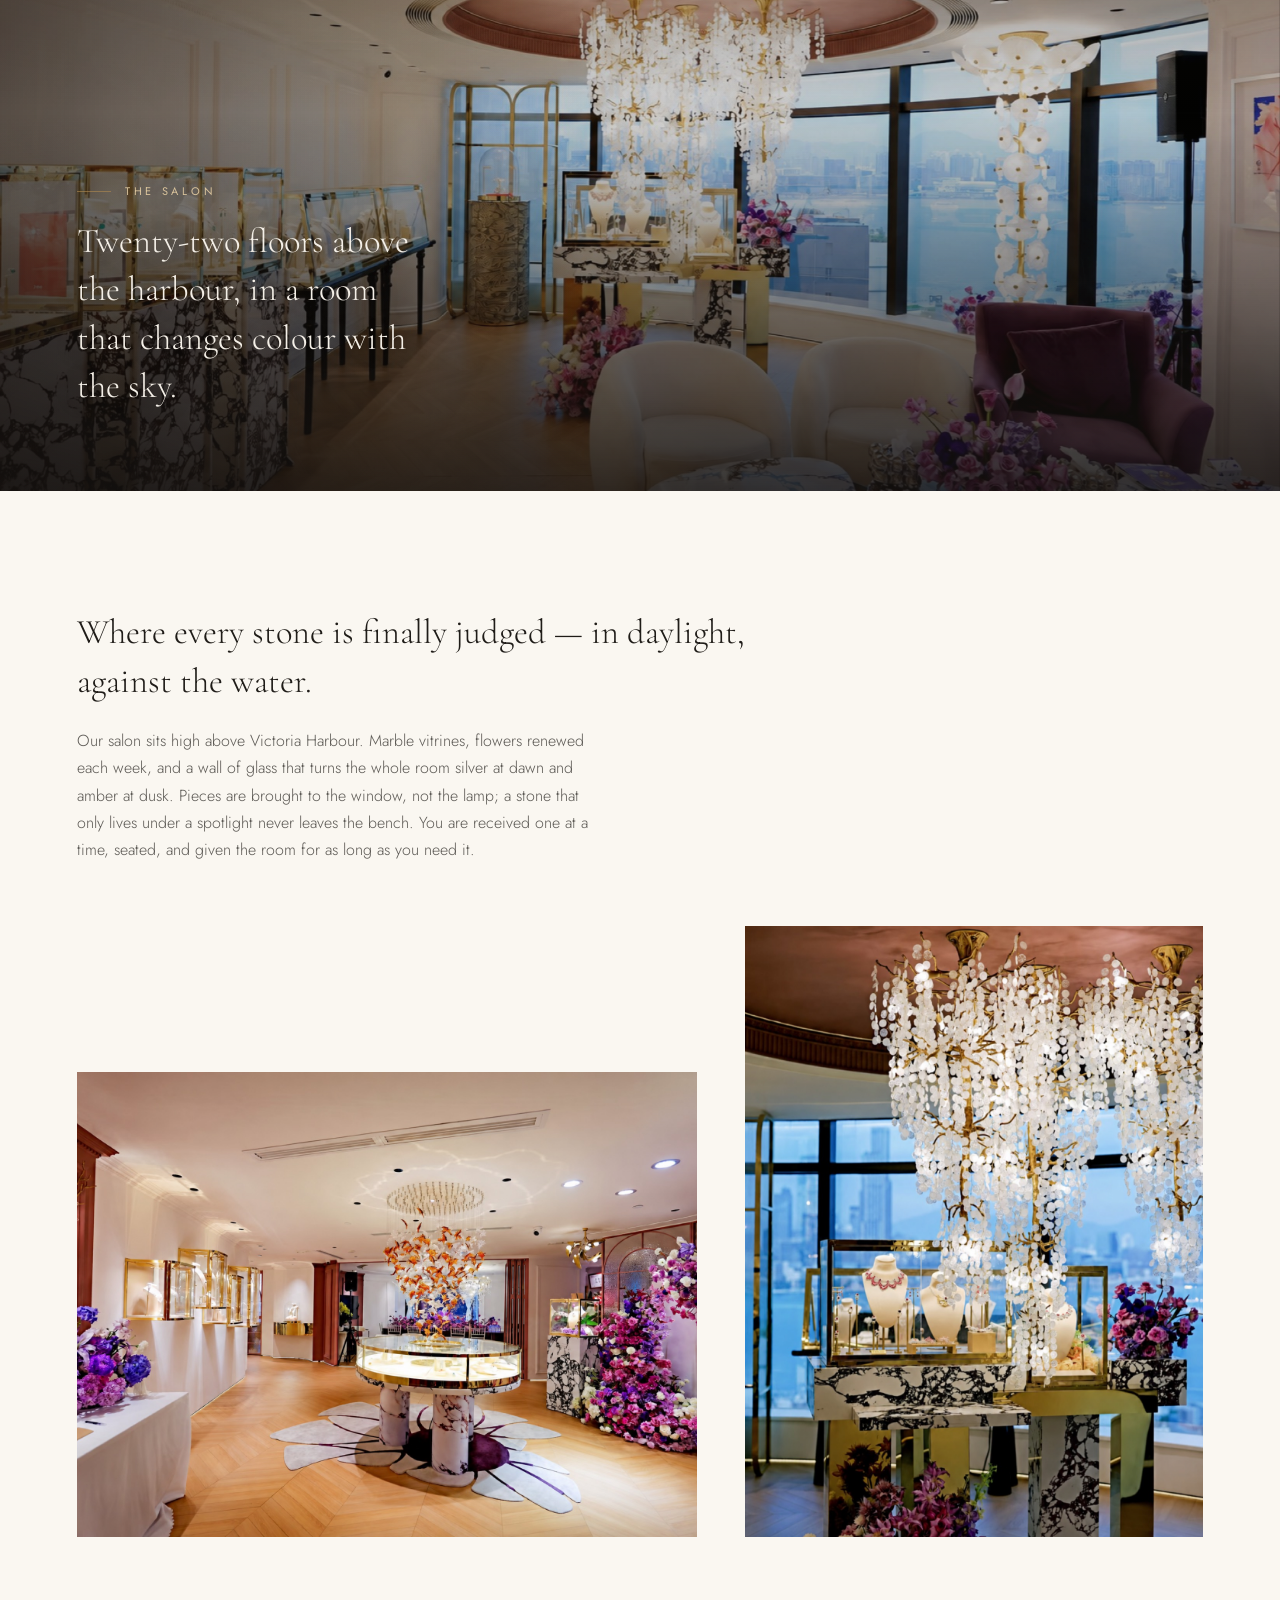
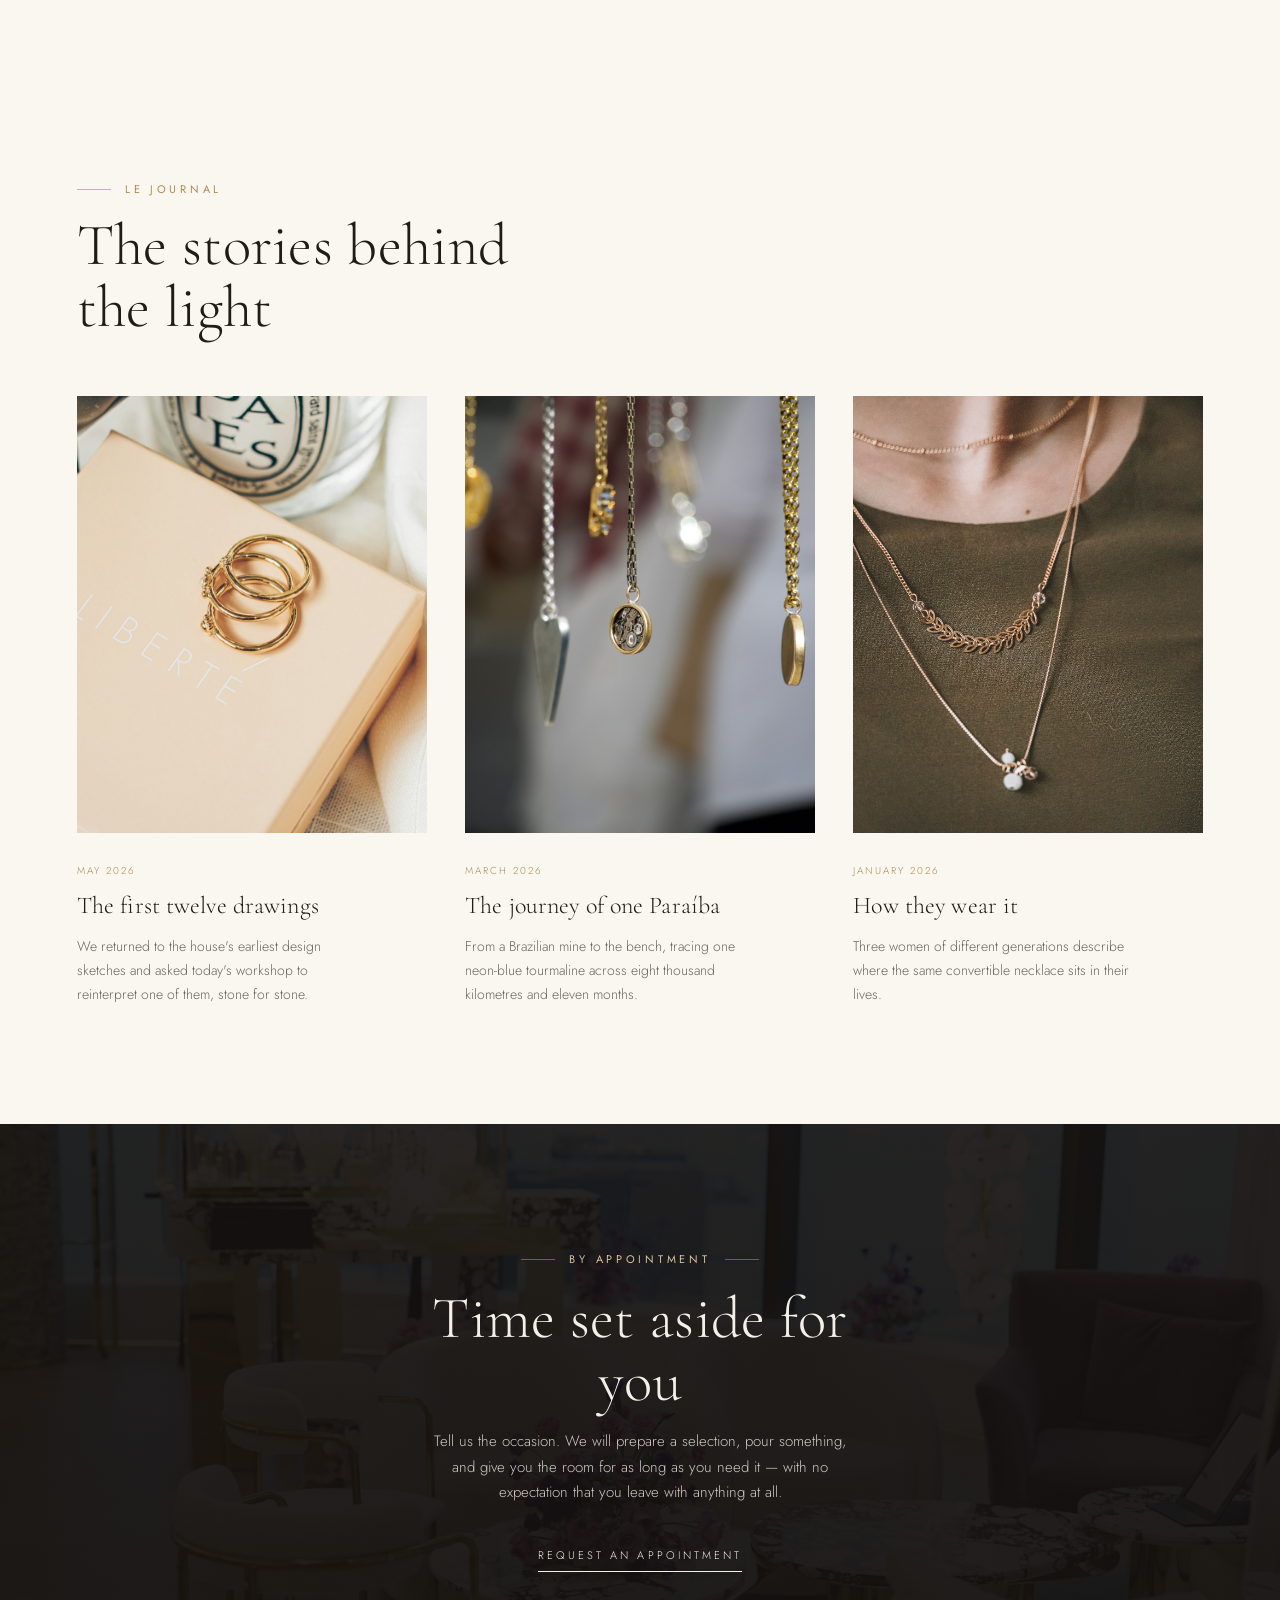
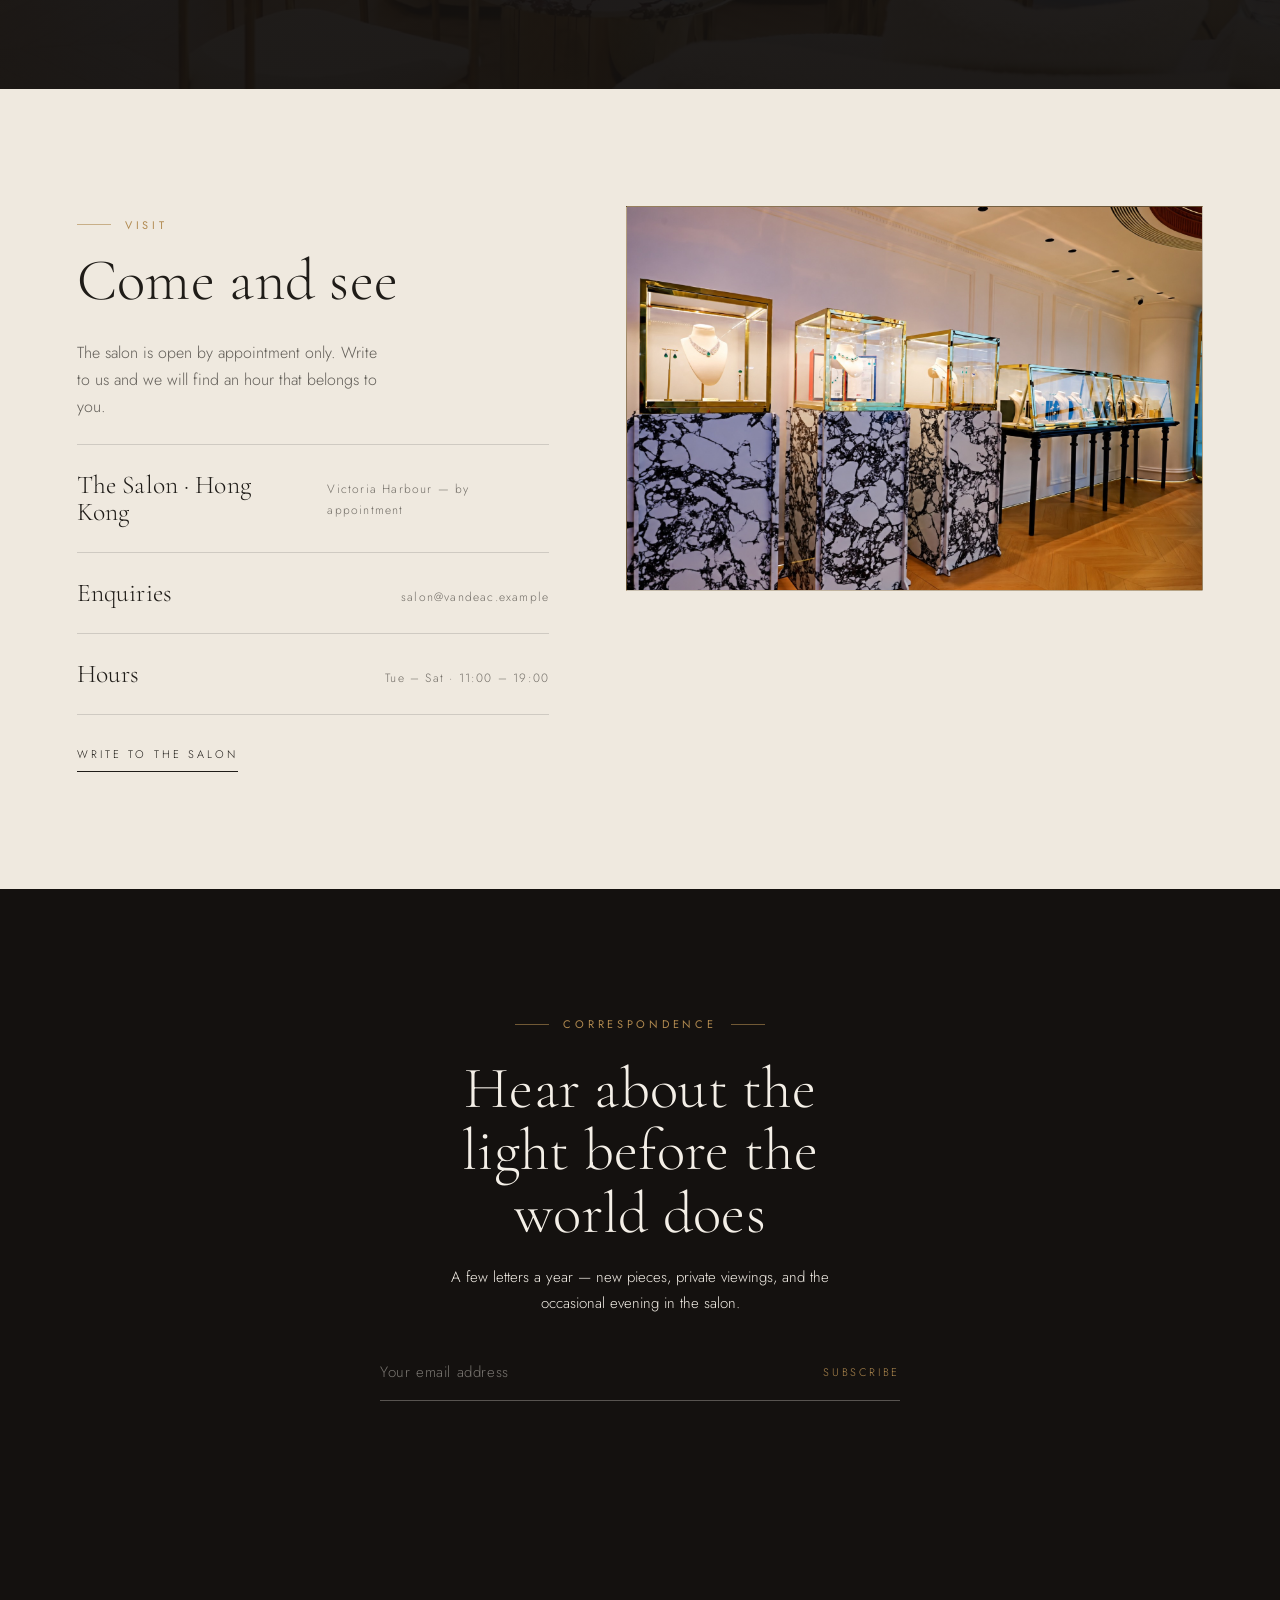
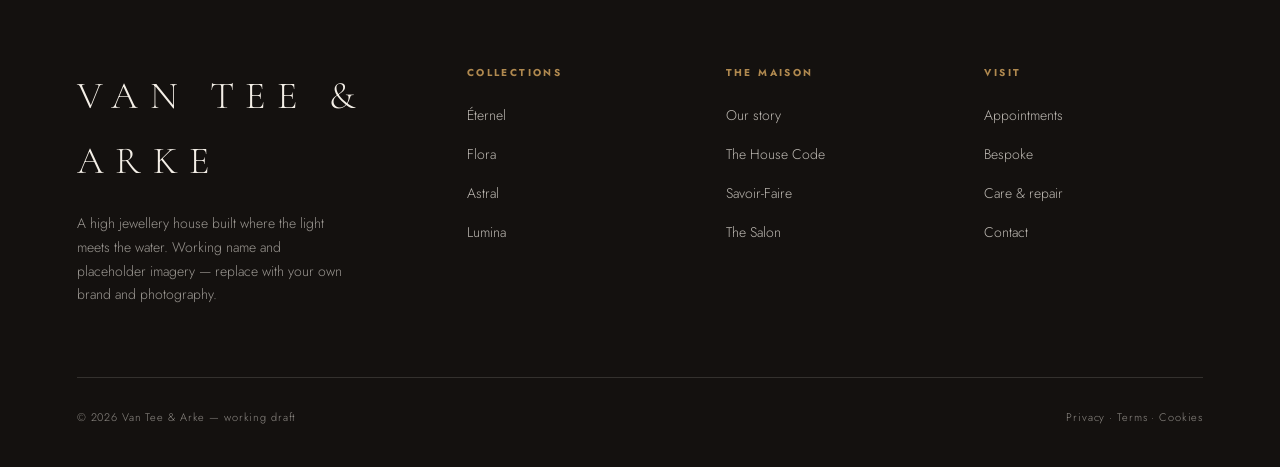
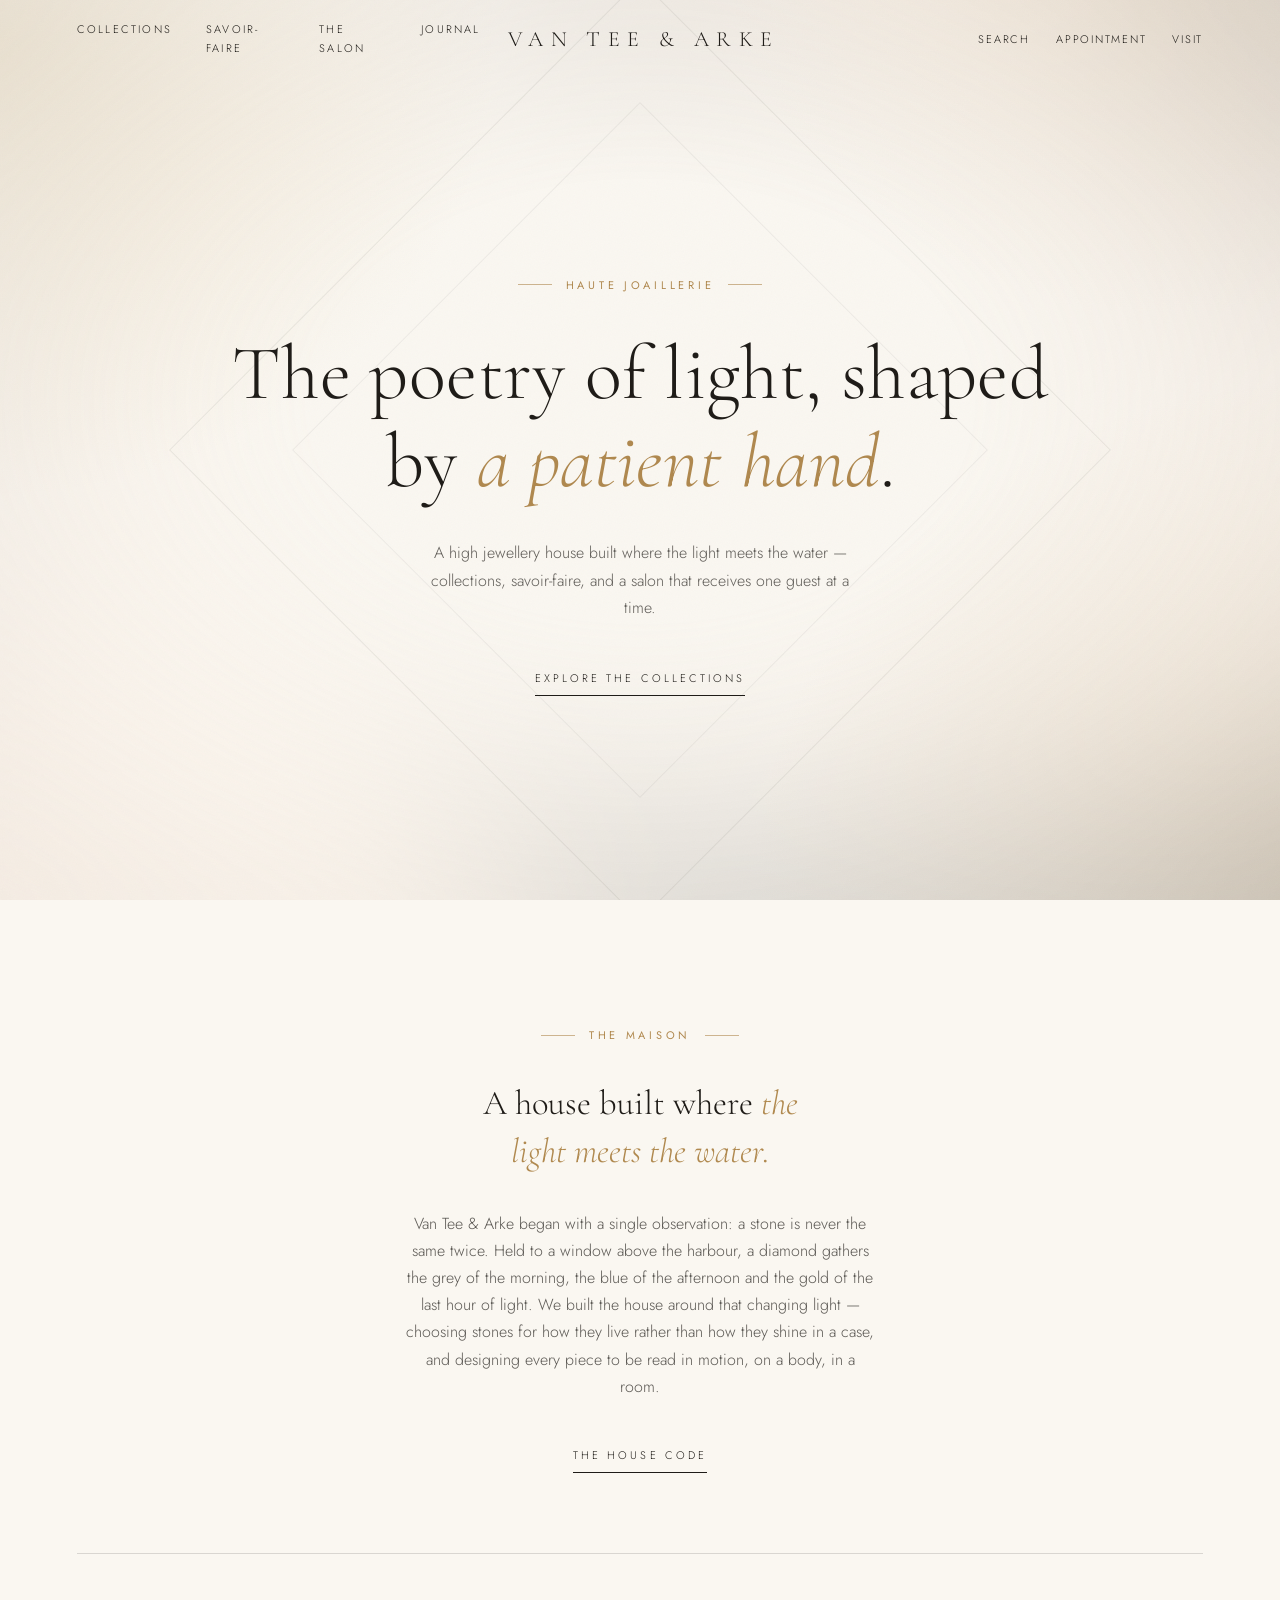
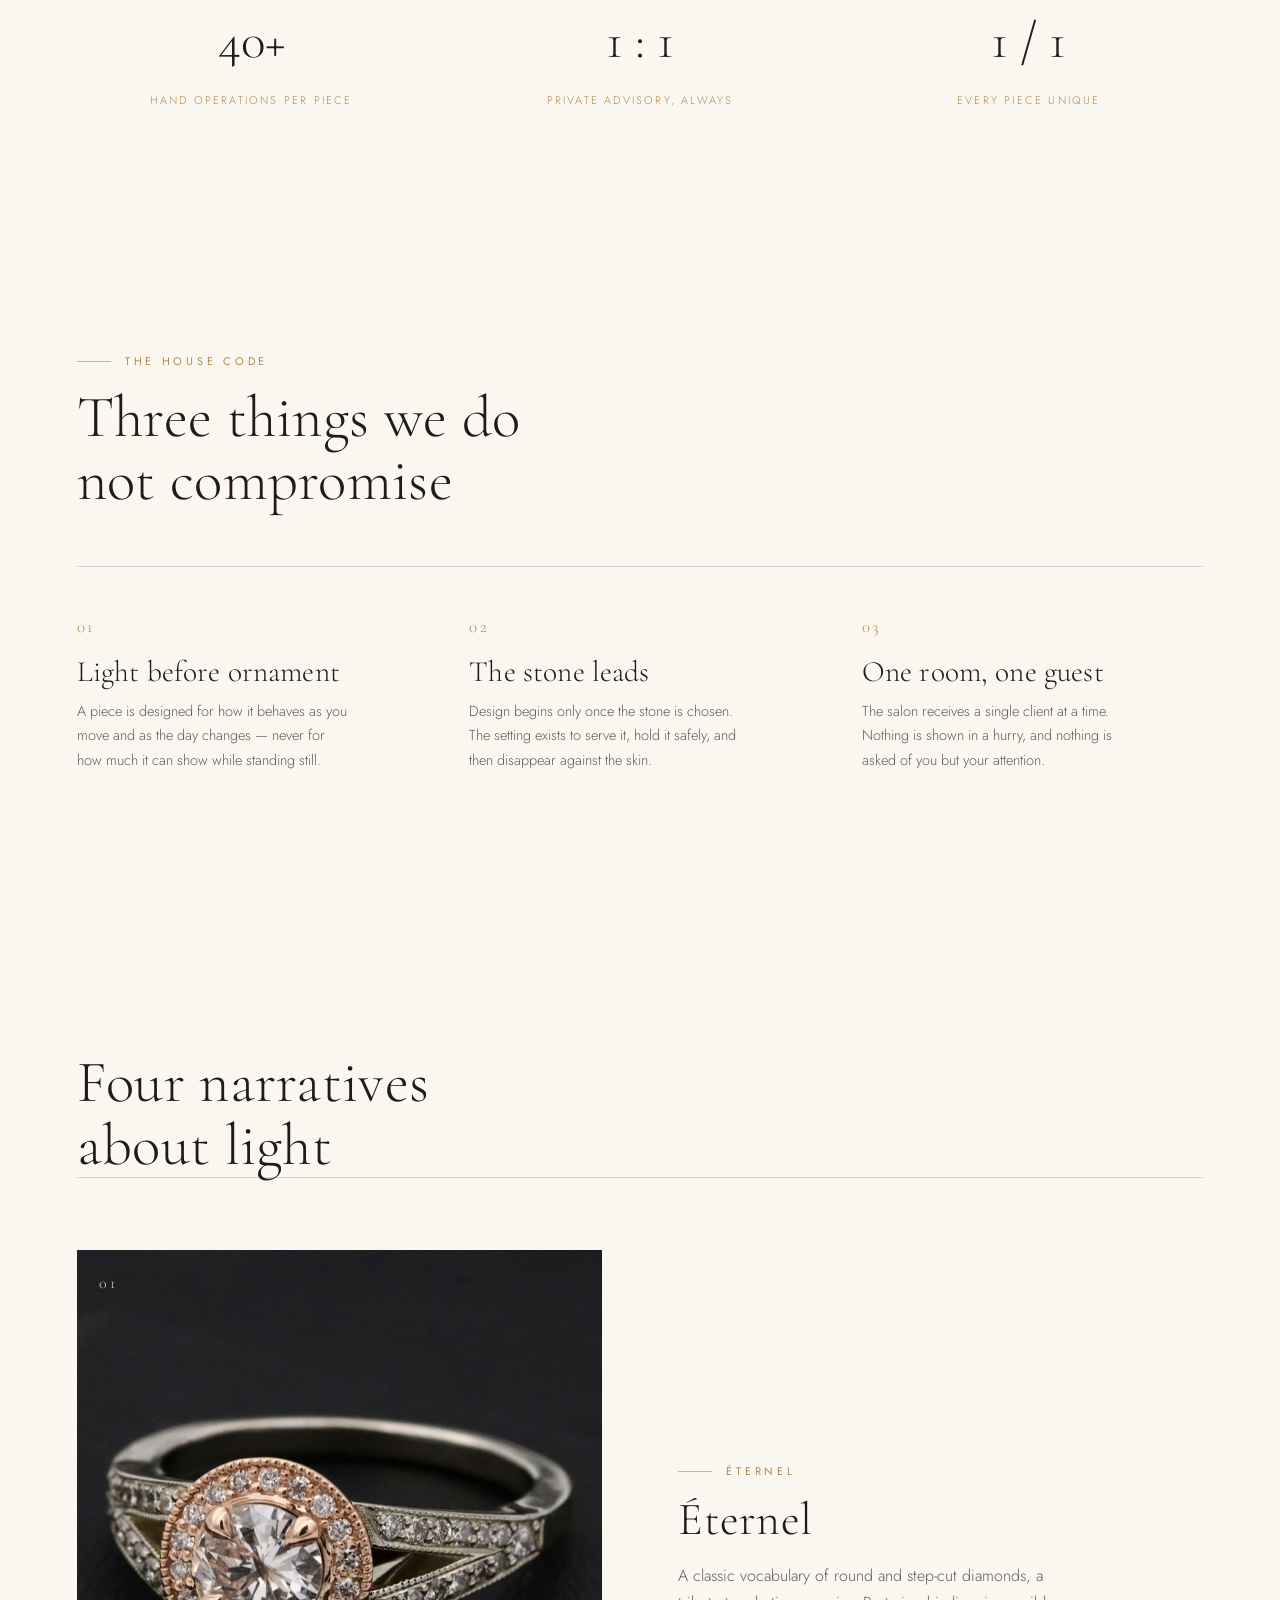
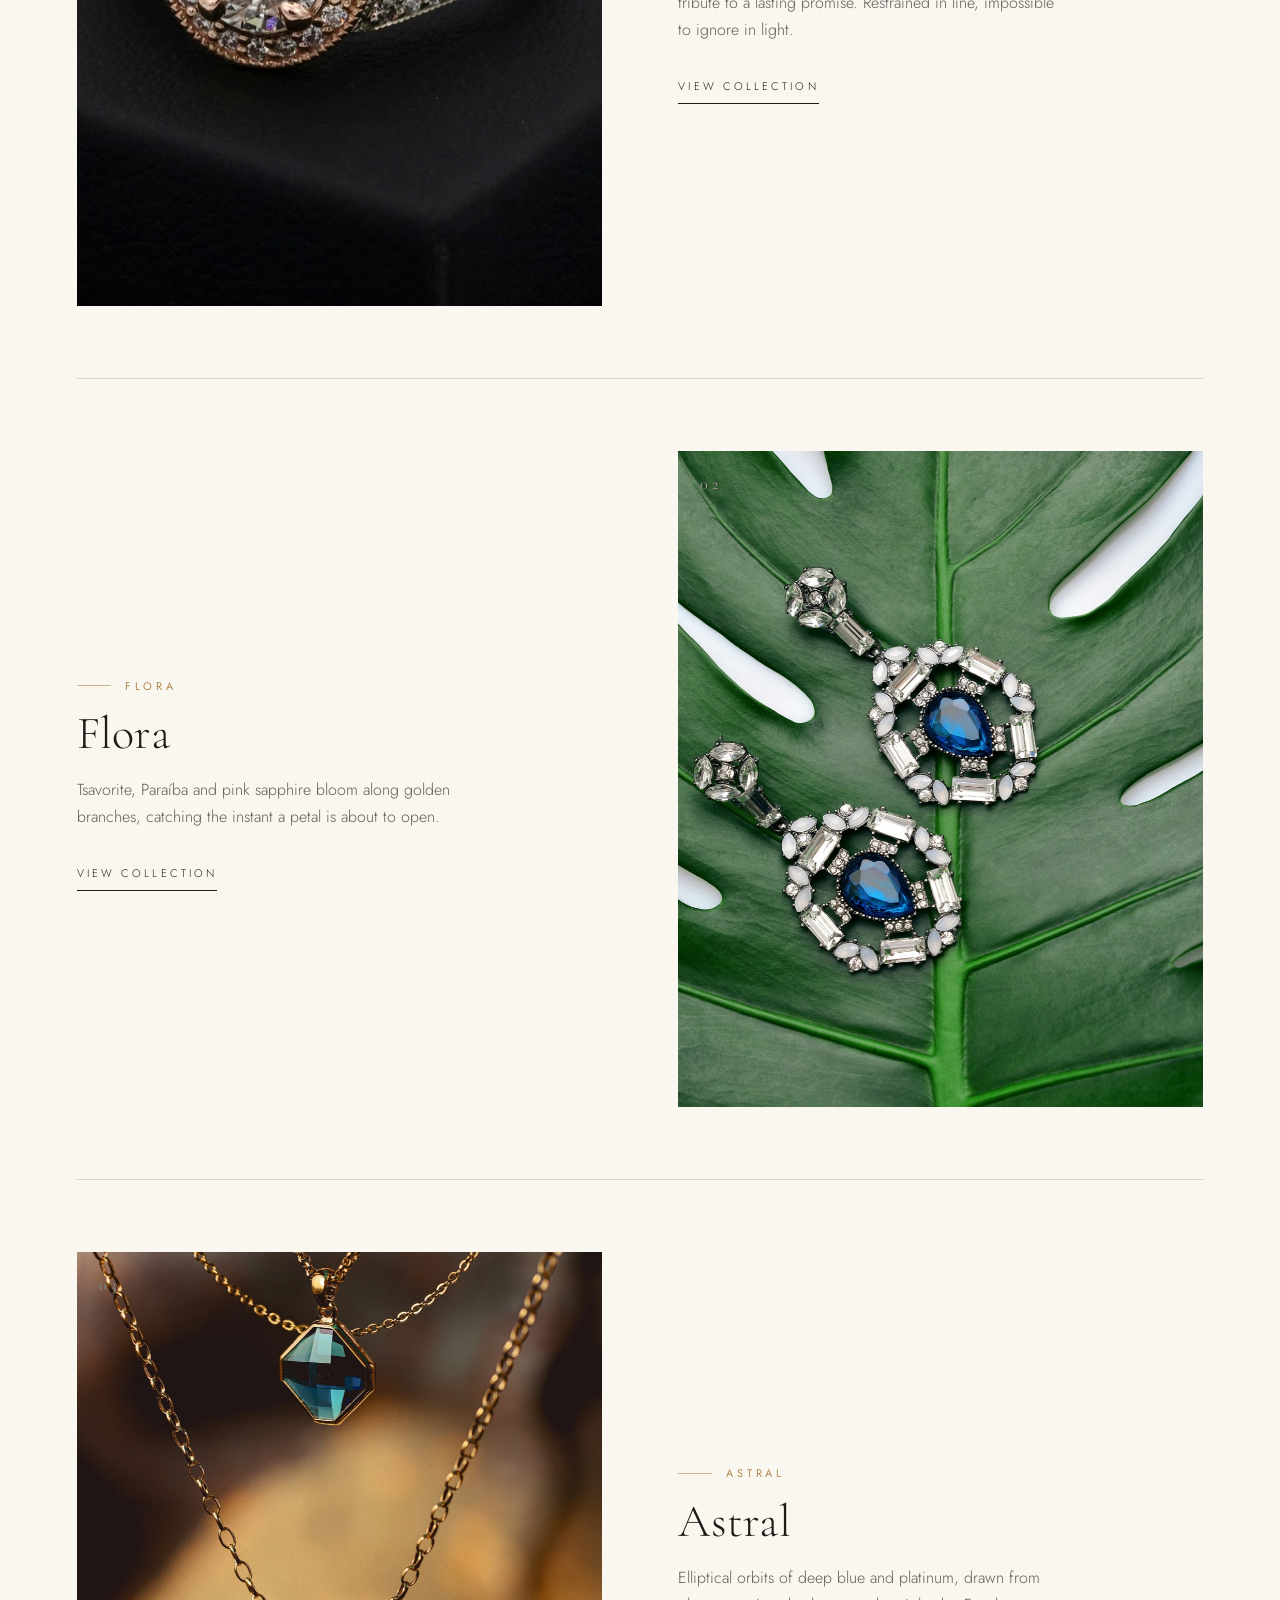
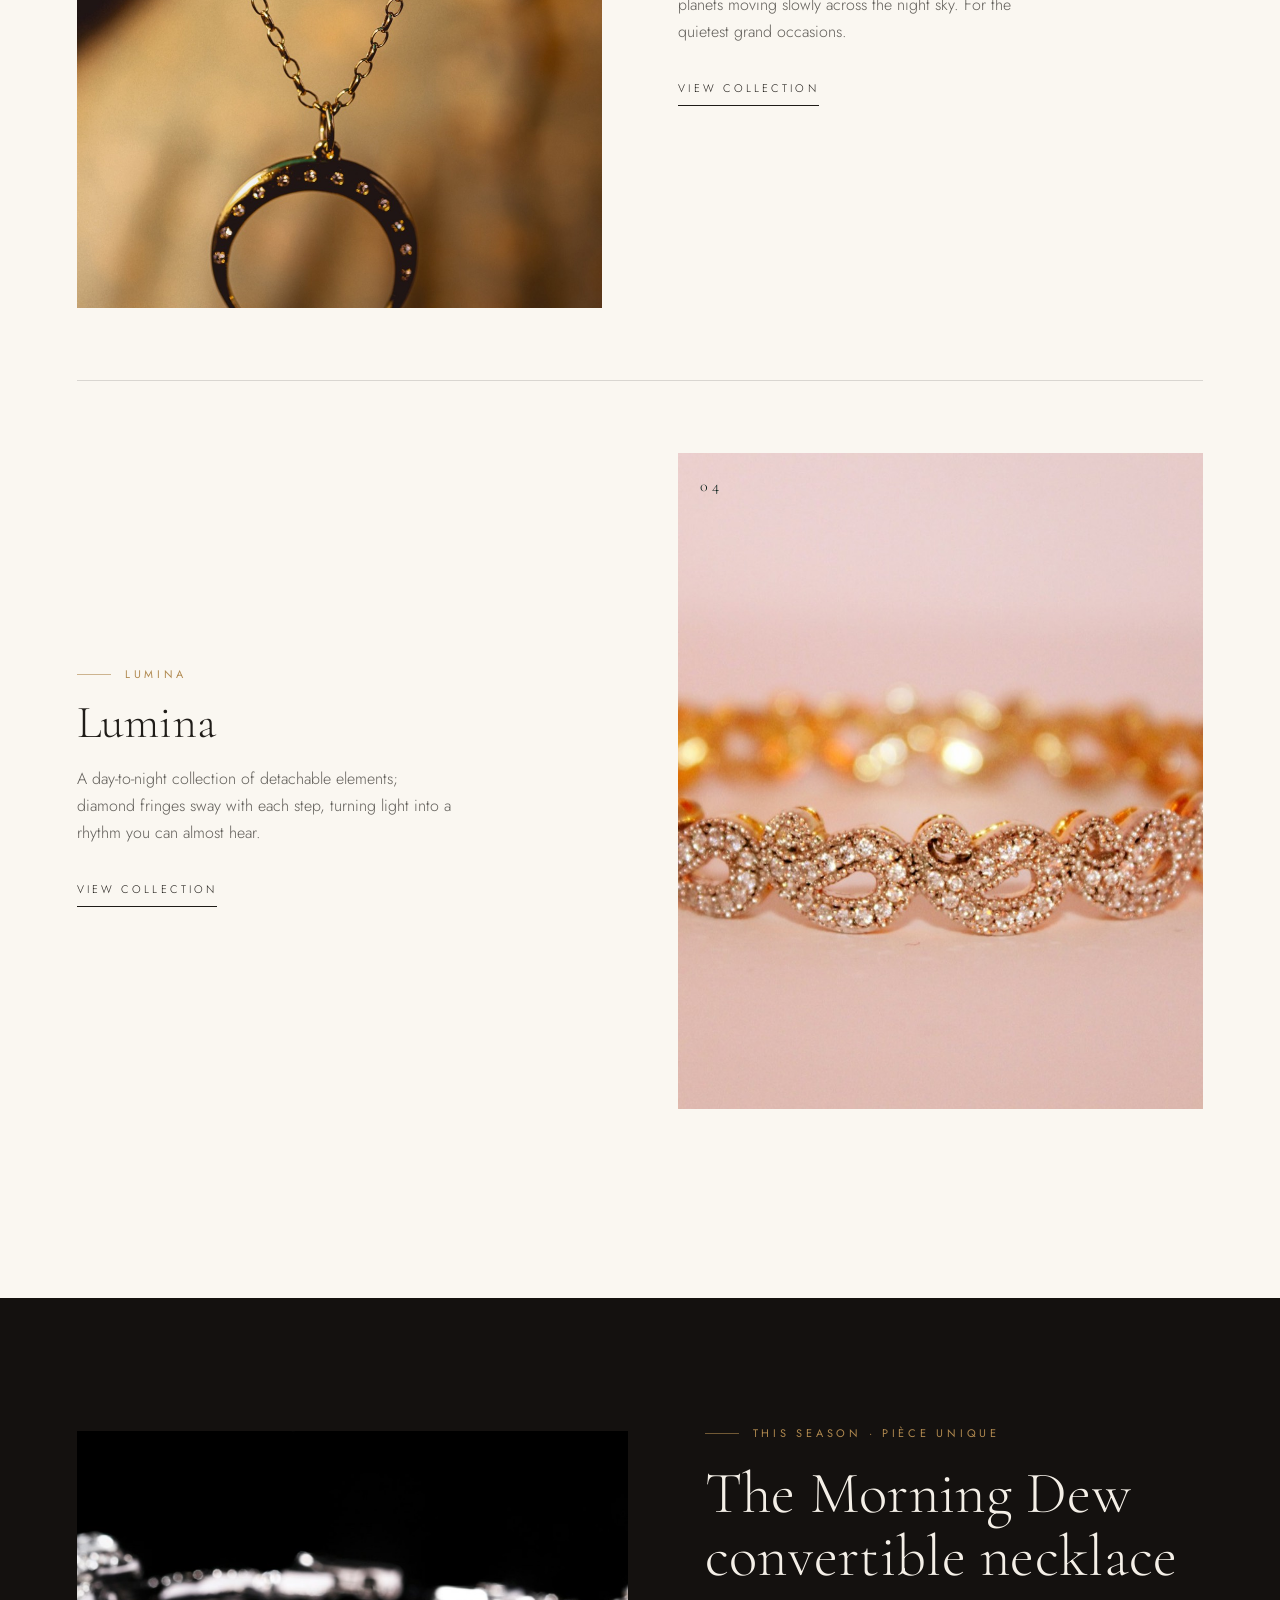
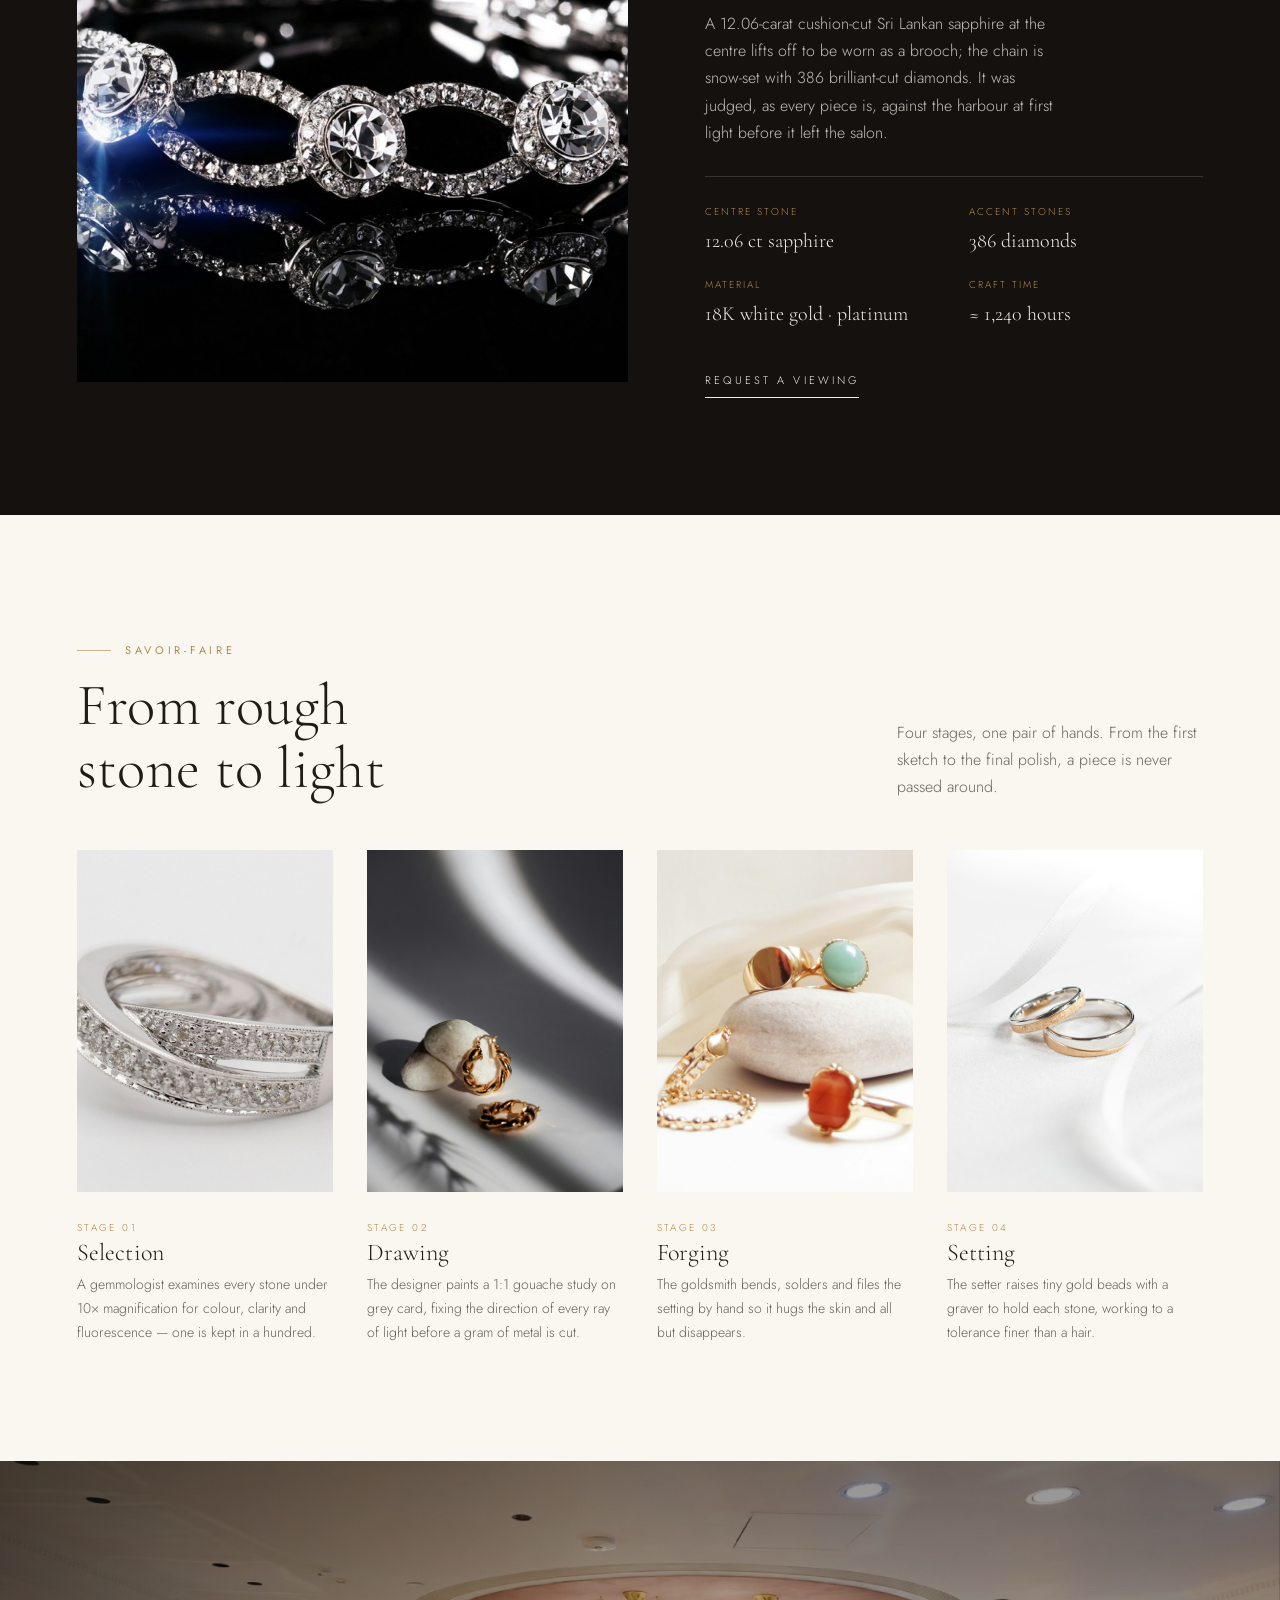
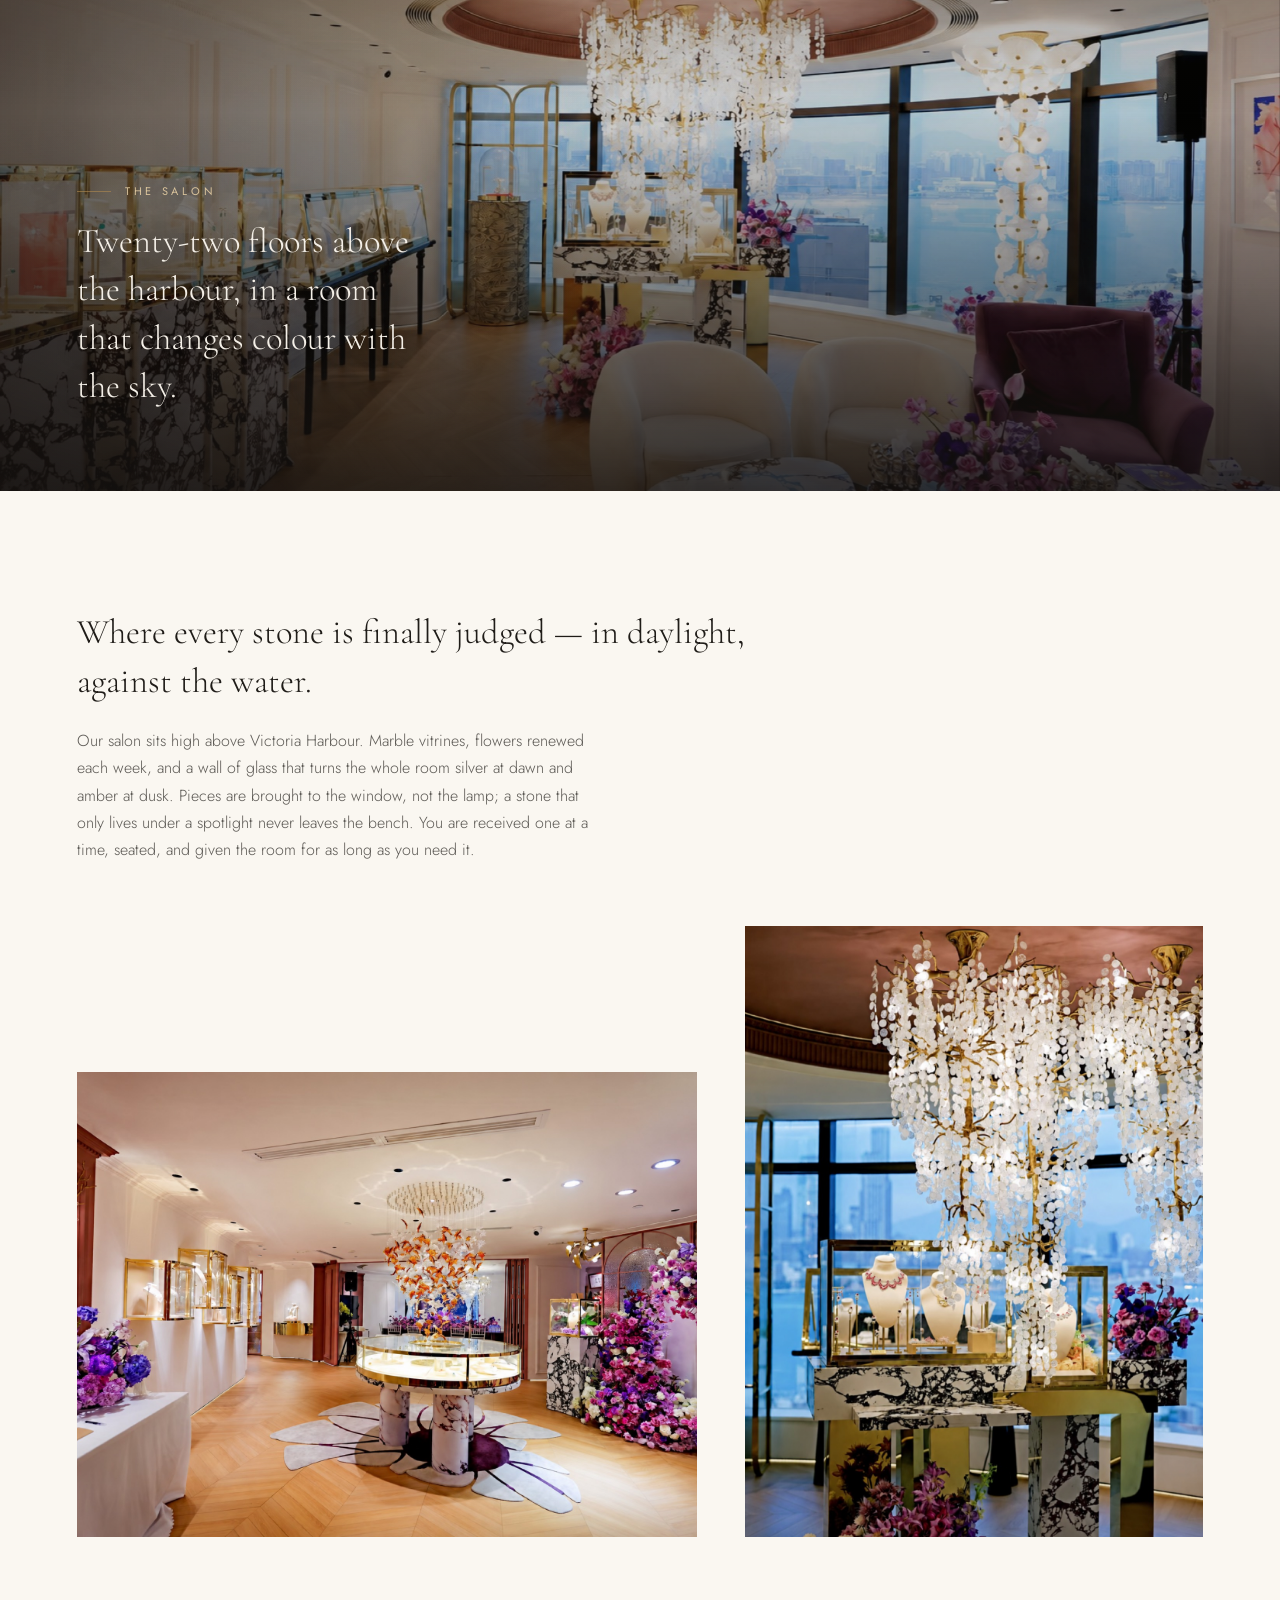
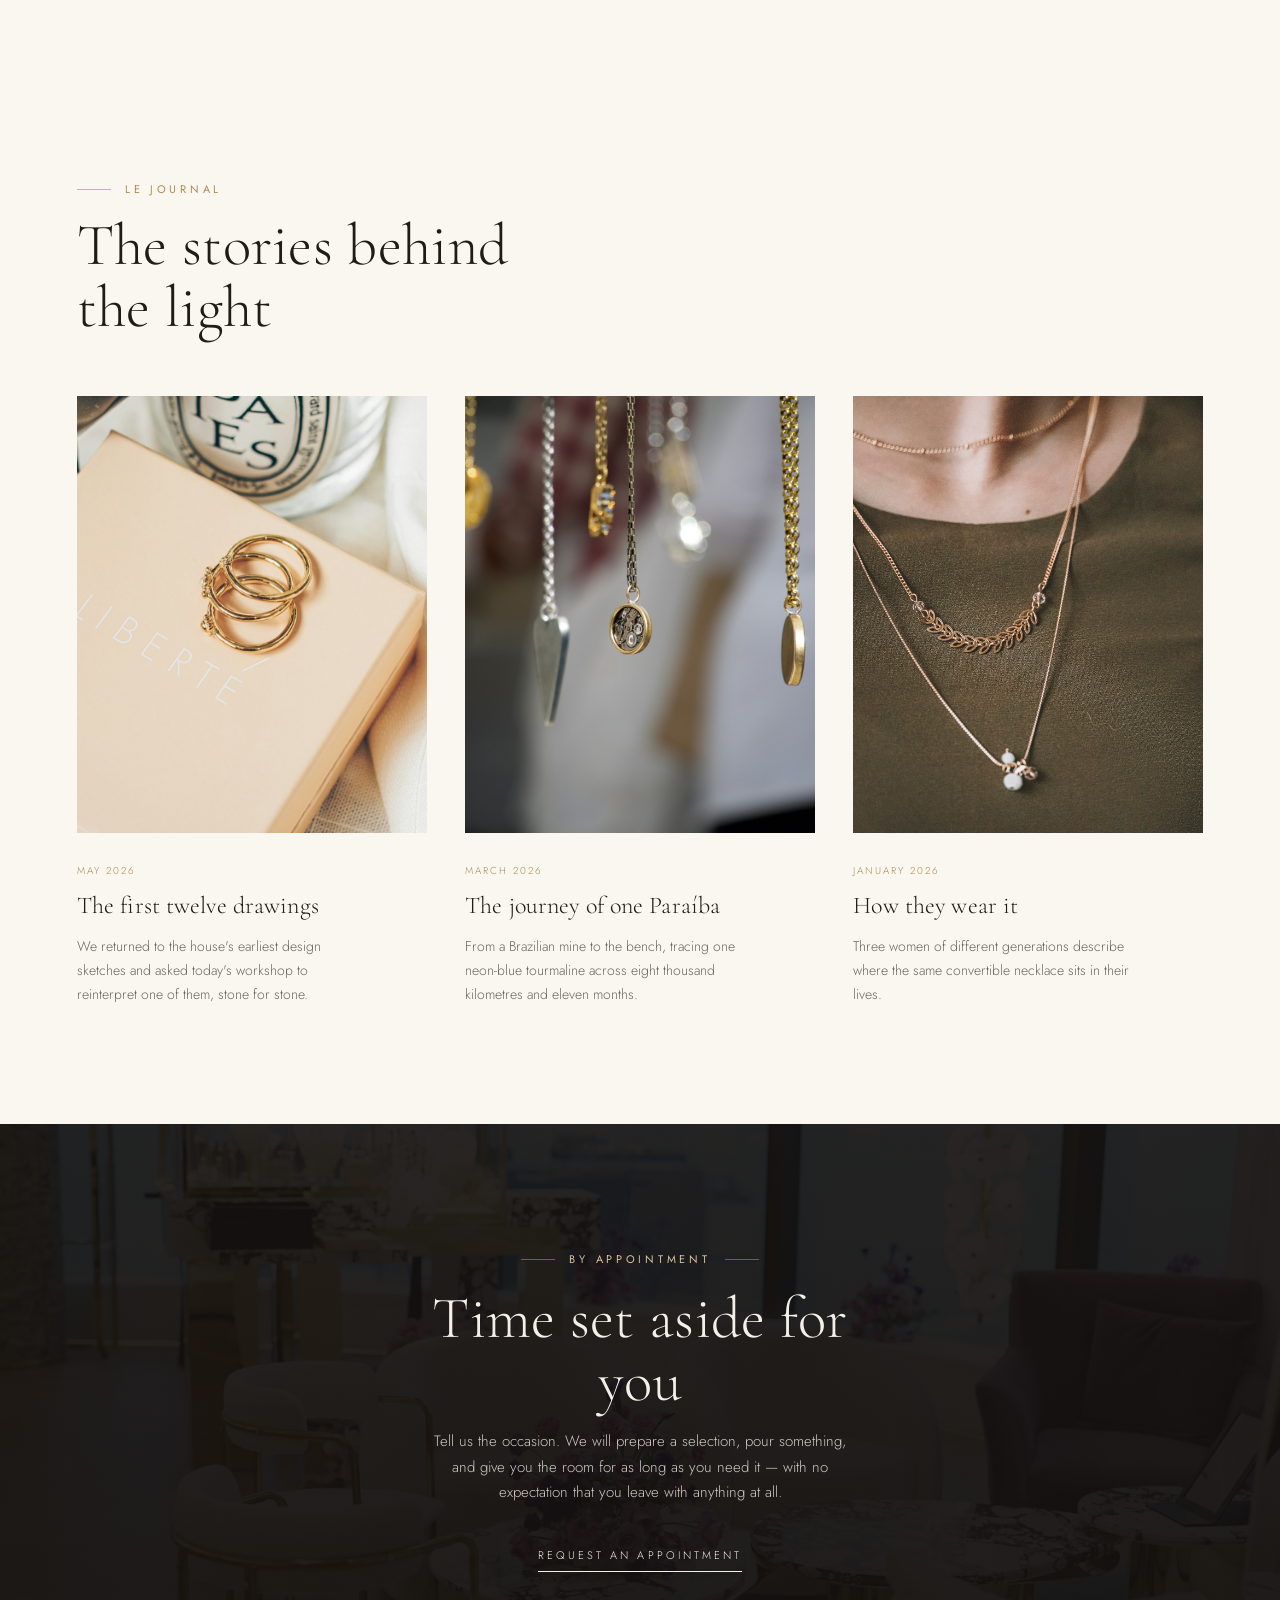
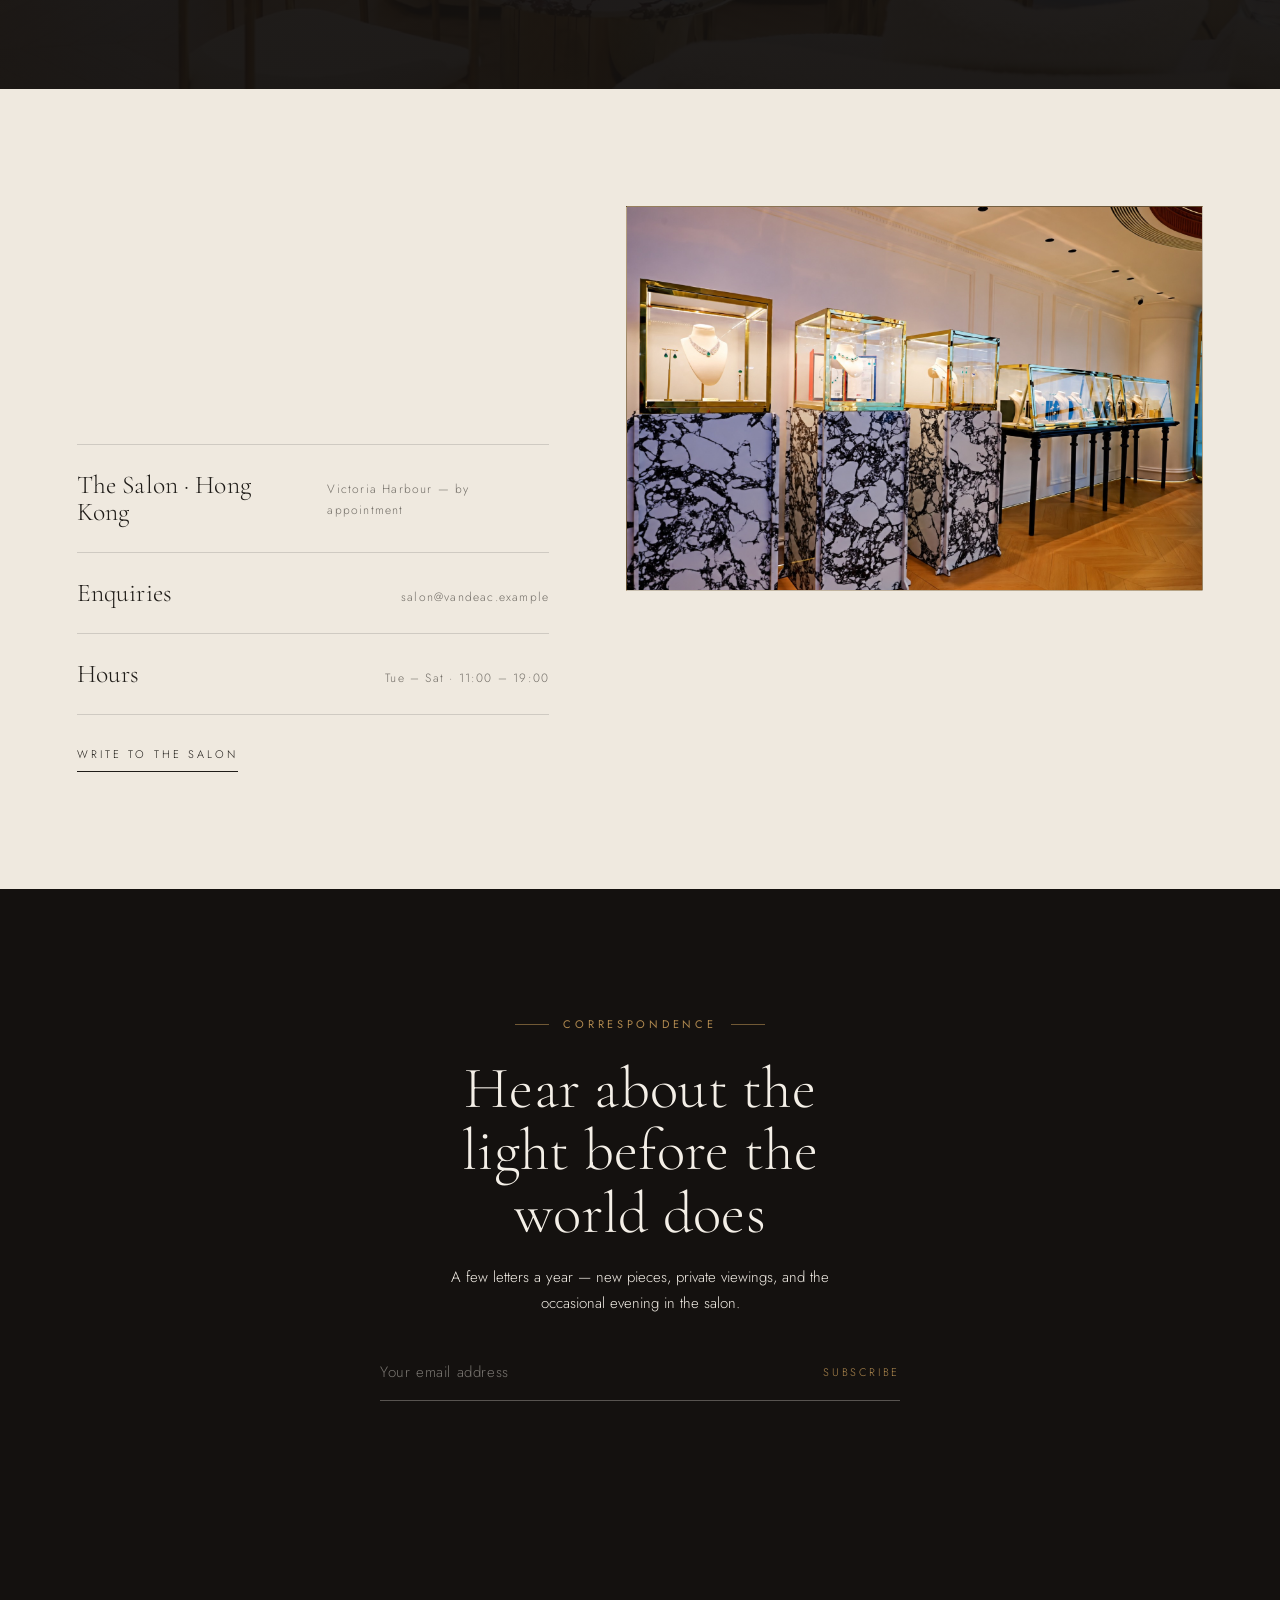
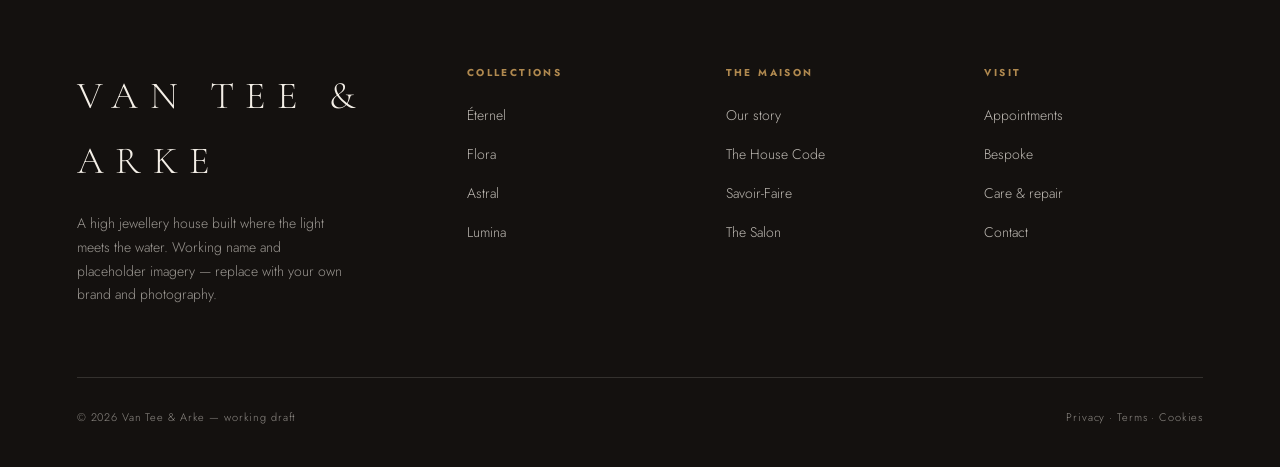
